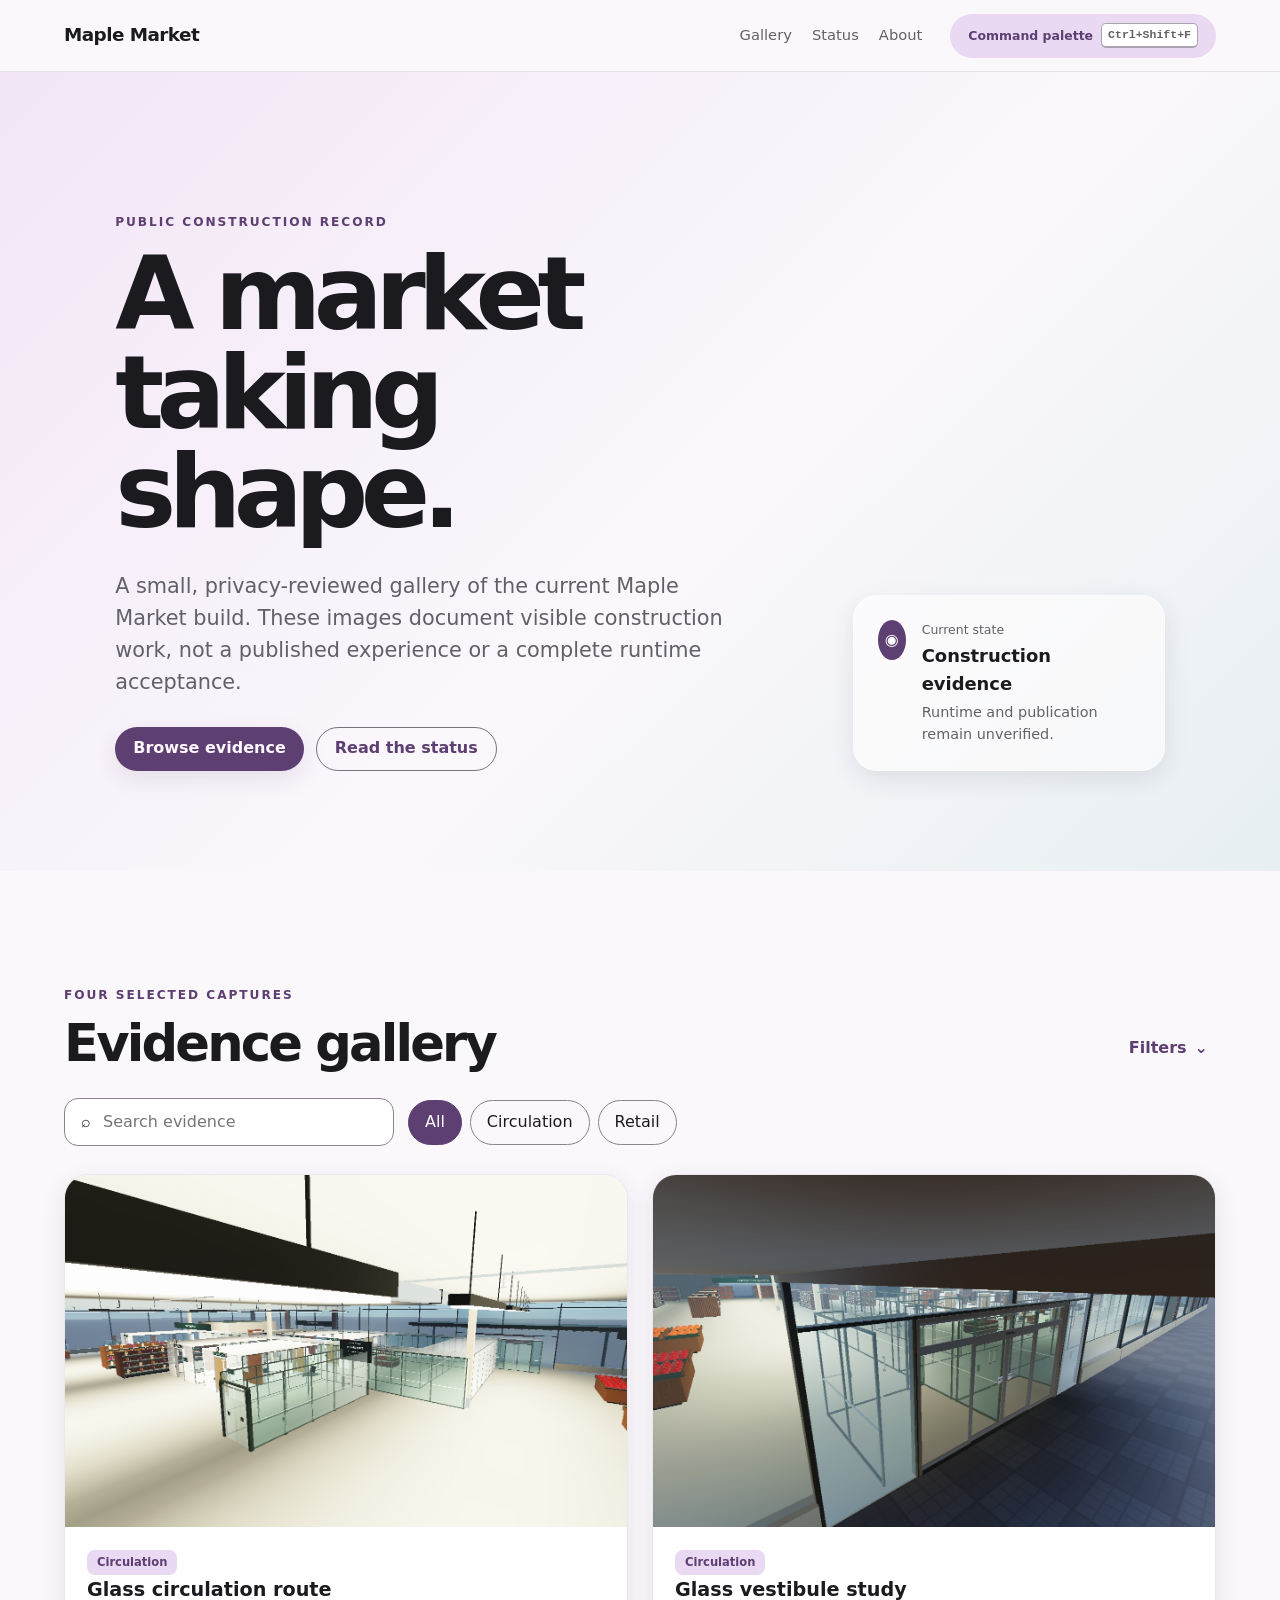
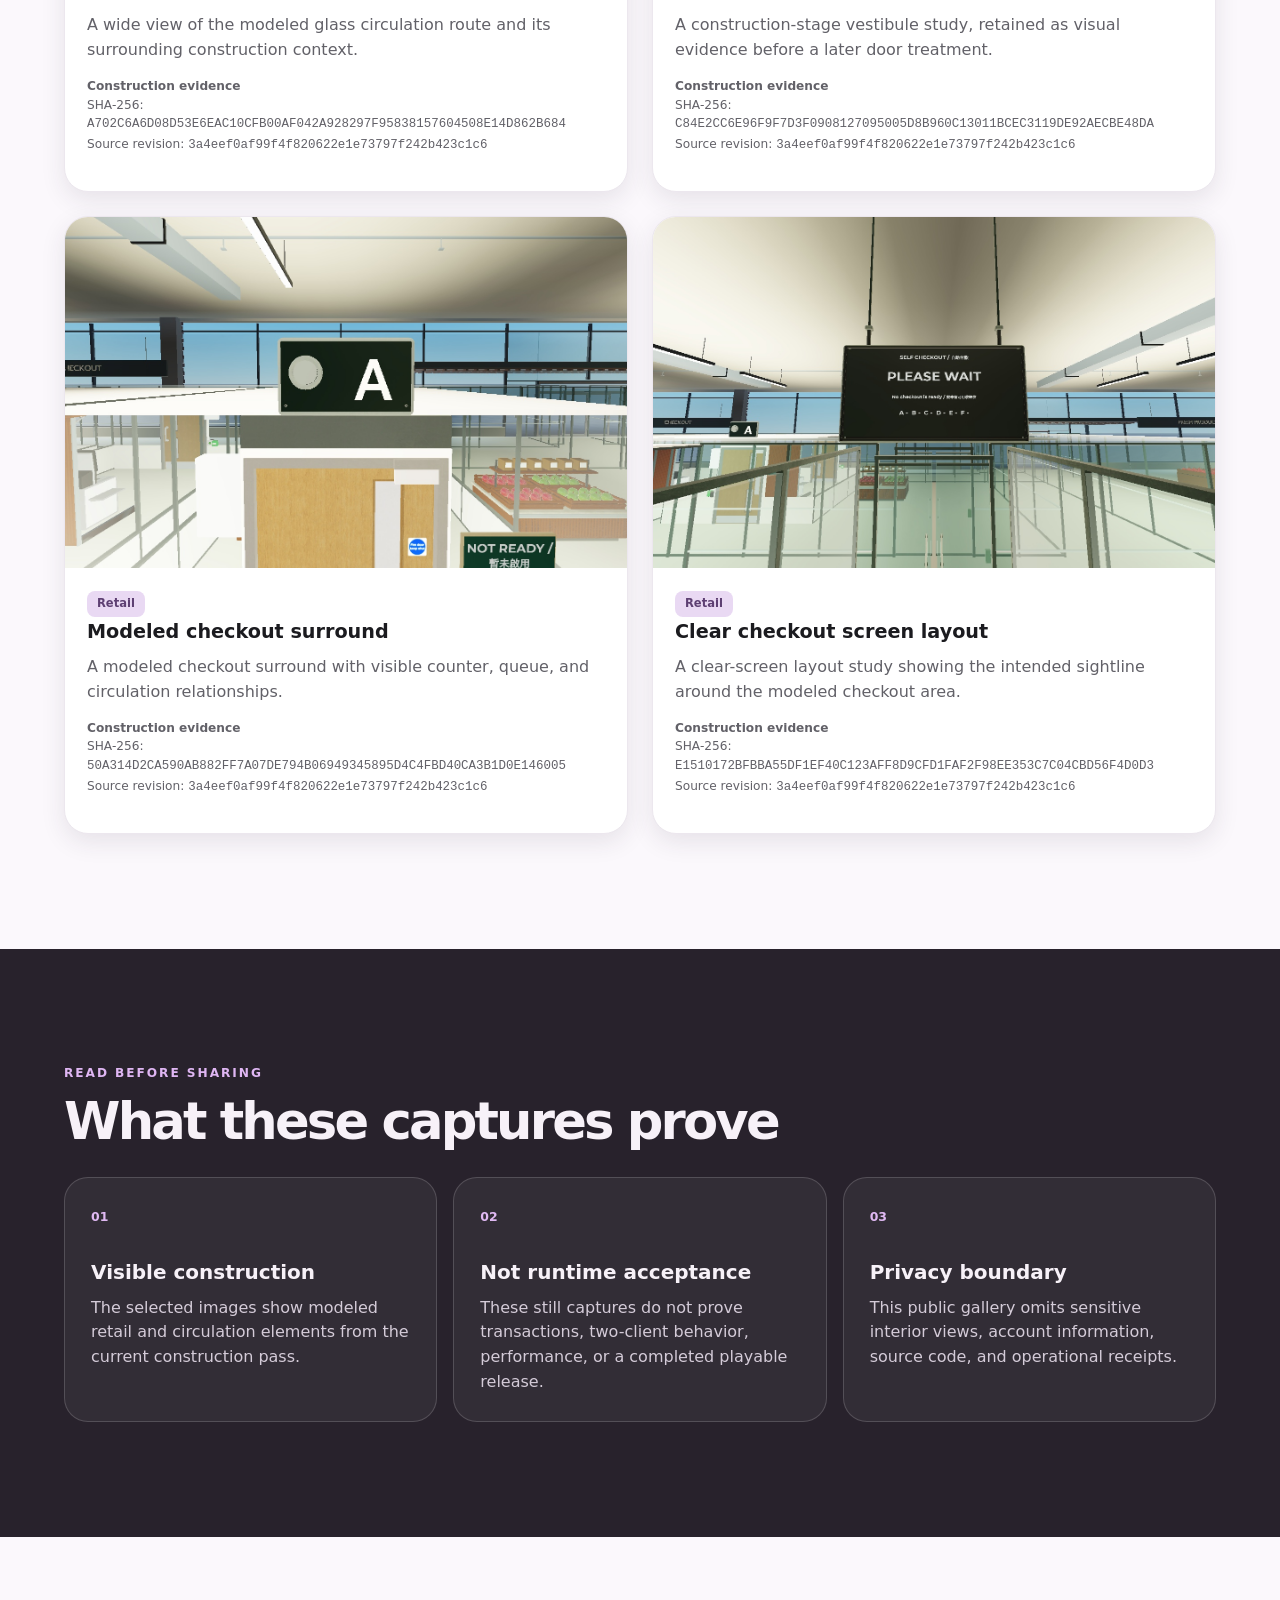
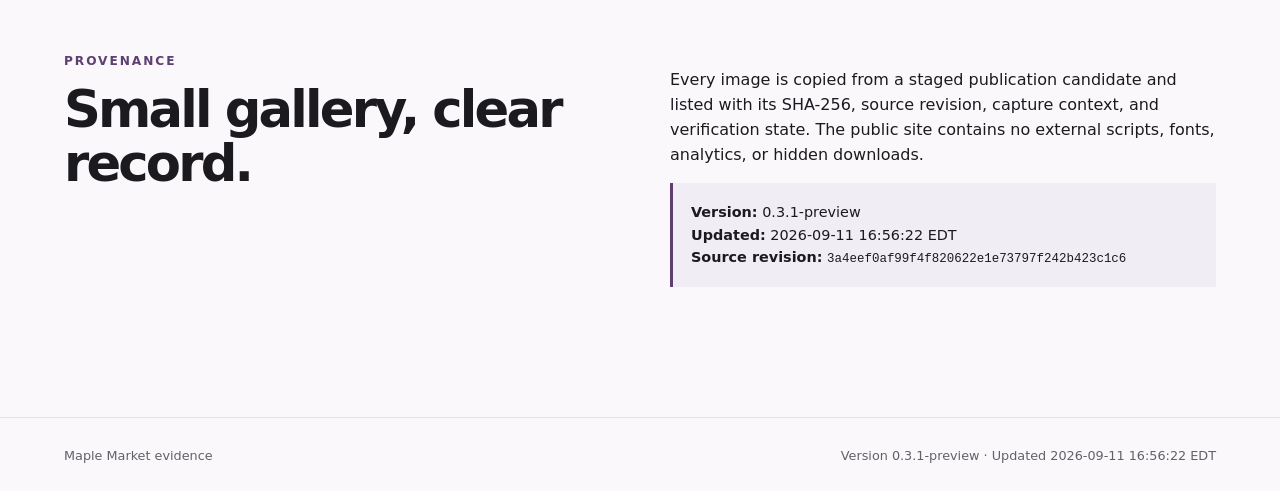
==== docs/index.html @ 56ec0392 "Publish privacy-reviewed evidence gallery Adds a four-image public construction gallery with provena" ====
<!doctype html>
<html lang="en">
<head>
  <meta charset="utf-8">
  <meta name="viewport" content="width=device-width, initial-scale=1">
  <meta name="description" content="Privacy-reviewed construction evidence for Maple Market.">
  <title>Maple Market | Evidence gallery</title>
  <link rel="stylesheet" href="styles.css">
</head>
<body>
  <header class="topbar">
    <a class="brand" href="#top" aria-label="Maple Market evidence home">Maple Market</a>
    <nav aria-label="Primary navigation">
      <a href="#gallery">Gallery</a>
      <a href="#status">Status</a>
      <a href="#about">About</a>
    </nav>
    <button class="md-button tonal" id="palette-button" type="button" aria-haspopup="dialog" aria-controls="palette">Command palette <kbd>Ctrl+Shift+F</kbd></button>
  </header>

  <main id="top">
    <section class="hero" aria-labelledby="hero-title">
      <div class="hero-copy">
        <p class="eyebrow">Public construction record</p>
        <h1 id="hero-title">A market taking shape.</h1>
        <p class="hero-lede">A small, privacy-reviewed gallery of the current Maple Market build. These images document visible construction work, not a published experience or a complete runtime acceptance.</p>
        <div class="hero-actions">
          <a class="md-button filled" href="#gallery">Browse evidence</a>
          <a class="md-button outlined" href="#status">Read the status</a>
        </div>
      </div>
      <aside class="status-card" aria-label="Current evidence status">
        <span class="status-icon" aria-hidden="true">◉</span>
        <div>
          <p class="card-label">Current state</p>
          <strong>Construction evidence</strong>
          <p class="muted">Runtime and publication remain unverified.</p>
        </div>
      </aside>
    </section>

    <section id="gallery" class="content-section" aria-labelledby="gallery-title">
      <div class="section-heading">
        <div>
          <p class="eyebrow">Four selected captures</p>
          <h2 id="gallery-title">Evidence gallery</h2>
        </div>
        <button class="md-button text-button" id="filter-toggle" type="button" aria-expanded="true" aria-controls="filters">Filters <span aria-hidden="true">⌄</span></button>
      </div>
      <div id="filters" class="filter-bar" role="search">
        <label class="search-field">
          <span aria-hidden="true">⌕</span>
          <span class="sr-only">Search evidence</span>
          <input id="search" type="search" placeholder="Search evidence" autocomplete="off">
        </label>
        <div class="filter-chips" role="group" aria-label="Evidence category">
          <button class="chip active" type="button" data-filter="all" aria-pressed="true">All</button>
          <button class="chip" type="button" data-filter="circulation" aria-pressed="false">Circulation</button>
          <button class="chip" type="button" data-filter="retail" aria-pressed="false">Retail</button>
        </div>
      </div>
      <div id="gallery-grid" class="gallery-grid" aria-live="polite"></div>
      <p id="empty-state" class="empty-state" hidden>No evidence matches that search.</p>
    </section>

    <section id="status" class="content-section status-section" aria-labelledby="status-title">
      <div class="section-heading"><div><p class="eyebrow">Read before sharing</p><h2 id="status-title">What these captures prove</h2></div></div>
      <div class="status-grid">
        <article class="info-card"><span class="card-number">01</span><h3>Visible construction</h3><p>The selected images show modeled retail and circulation elements from the current construction pass.</p></article>
        <article class="info-card"><span class="card-number">02</span><h3>Not runtime acceptance</h3><p>These still captures do not prove transactions, two-client behavior, performance, or a completed playable release.</p></article>
        <article class="info-card"><span class="card-number">03</span><h3>Privacy boundary</h3><p>This public gallery omits sensitive interior views, account information, source code, and operational receipts.</p></article>
      </div>
    </section>

    <section id="about" class="content-section about-section" aria-labelledby="about-title">
      <div><p class="eyebrow">Provenance</p><h2 id="about-title">Small gallery, clear record.</h2></div>
      <div class="about-copy"><p>Every image is copied from a staged publication candidate and listed with its SHA-256, source revision, capture context, and verification state. The public site contains no external scripts, fonts, analytics, or hidden downloads.</p><p class="provenance-line"><strong>Version:</strong> 0.3.1-preview<br><strong>Updated:</strong> 2026-09-11 16:56:22 EDT<br><strong>Source revision:</strong> <code>3a4eef0af99f4f820622e1e73797f242b423c1c6</code></p></div>
    </section>
  </main>

  <footer><span>Maple Market evidence</span><span>Version 0.3.1-preview · Updated 2026-09-11 16:56:22 EDT</span></footer>

  <dialog id="palette" aria-labelledby="palette-title">
    <div class="palette-head"><h2 id="palette-title">Command palette</h2><button class="icon-button" id="palette-close" type="button" aria-label="Close command palette">×</button></div>
    <label class="search-field palette-search"><span aria-hidden="true">⌕</span><span class="sr-only">Find a command</span><input id="palette-search" type="search" placeholder="Find a section or action"></label>
    <div id="palette-results" class="palette-results" role="listbox" aria-label="Commands"></div>
    <p class="palette-hint"><kbd>↑</kbd><kbd>↓</kbd> to move <kbd>Enter</kbd> to select <kbd>Esc</kbd> to close</p>
  </dialog>
  <script src="app.js"></script>
</body>
</html>
---- docs/styles.css ----
:root{color-scheme:light;--ink:#1b1b1f;--muted:#626168;--surface:#fbf8fc;--surface-2:#f0edf4;--primary:#5d3f72;--primary-ink:#fff8ff;--secondary:#e9d9f3;--outline:#79747e;--shadow:0 8px 24px #30253b1a;--radius:24px;font-family:Inter,ui-sans-serif,system-ui,-apple-system,BlinkMacSystemFont,"Segoe UI",sans-serif}*{box-sizing:border-box}html{scroll-behavior:smooth}body{margin:0;background:var(--surface);color:var(--ink);line-height:1.55}a{color:inherit}button,input{font:inherit}.topbar{position:sticky;top:0;z-index:4;display:flex;align-items:center;gap:28px;min-height:72px;padding:12px clamp(20px,5vw,80px);background:#fbf8fceb;backdrop-filter:blur(12px);border-bottom:1px solid #e5e0e8}.brand{font-weight:800;letter-spacing:-.03em;text-decoration:none;font-size:1.15rem;margin-right:auto}.topbar nav{display:flex;gap:20px;font-size:.92rem}.topbar nav a{text-decoration:none;color:var(--muted)}.topbar nav a:hover,.topbar nav a:focus-visible{color:var(--primary)}kbd{font-size:.72rem;padding:2px 6px;border:1px solid #aaa4ad;border-bottom-width:2px;border-radius:5px;background:#fff;color:var(--muted)}.md-button{display:inline-flex;align-items:center;justify-content:center;gap:8px;min-height:44px;padding:0 18px;border:0;border-radius:999px;font-weight:700;text-decoration:none;cursor:pointer;transition:transform .18s ease,box-shadow .18s ease,background .18s ease}.md-button:hover{transform:translateY(-1px)}.md-button:focus-visible,.chip:focus-visible,.icon-button:focus-visible,input:focus-visible{outline:3px solid #9a6bbc;outline-offset:3px}.tonal{background:var(--secondary);color:var(--primary);font-size:.78rem}.filled{background:var(--primary);color:var(--primary-ink);box-shadow:var(--shadow)}.outlined{border:1px solid var(--outline);color:var(--primary);background:transparent}.text-button{background:transparent;color:var(--primary);padding-inline:8px}.hero{display:grid;grid-template-columns:minmax(0,1.35fr) minmax(280px,.65fr);gap:clamp(32px,7vw,100px);align-items:end;padding:clamp(72px,11vw,150px) clamp(20px,9vw,140px) 100px;background:linear-gradient(135deg,#f2e6f6 0%,#fbf8fc 55%,#e7eff2 100%)}.eyebrow{margin:0 0 12px;color:var(--primary);font-size:.76rem;font-weight:800;letter-spacing:.16em;text-transform:uppercase}.hero h1{max-width:780px;margin:0;font-size:clamp(3.1rem,8vw,7.4rem);line-height:.97;letter-spacing:-.075em}.hero-lede{max-width:640px;margin:28px 0;color:var(--muted);font-size:clamp(1.05rem,2vw,1.3rem)}.hero-actions{display:flex;flex-wrap:wrap;gap:12px}.status-card{display:flex;gap:16px;align-items:flex-start;padding:24px;border-radius:var(--radius);background:#fffdfd99;border:1px solid #ffffffaa;box-shadow:var(--shadow)}.status-icon{display:grid;place-items:center;width:40px;height:40px;border-radius:50%;background:var(--primary);color:white}.card-label{margin:0;color:var(--muted);font-size:.78rem}.status-card strong{display:block;margin:3px 0;font-size:1.12rem}.muted{margin:0;color:var(--muted);font-size:.9rem}.content-section{max-width:1280px;margin:0 auto;padding:clamp(64px,9vw,120px) clamp(20px,5vw,64px)}.section-heading{display:flex;align-items:end;justify-content:space-between;gap:20px;margin-bottom:28px}.section-heading h2,.about-section h2{margin:0;font-size:clamp(2rem,4vw,3.7rem);line-height:1.05;letter-spacing:-.055em}.filter-bar{display:flex;flex-wrap:wrap;gap:14px;align-items:center;margin-bottom:28px}.search-field{display:flex;align-items:center;gap:10px;min-height:48px;padding:0 16px;border:1px solid #8b858e;border-radius:14px;background:#fff;min-width:min(100%,330px)}.search-field input{width:100%;border:0;outline:0;background:transparent;color:var(--ink)}.filter-chips{display:flex;gap:8px;flex-wrap:wrap}.chip{border:1px solid #8b858e;background:transparent;color:var(--ink);border-radius:999px;padding:9px 16px;cursor:pointer}.chip.active{background:var(--primary);color:#fff;border-color:var(--primary)}.gallery-grid{display:grid;grid-template-columns:repeat(2,minmax(0,1fr));gap:24px}.gallery-card{overflow:hidden;margin:0;border-radius:var(--radius);background:white;box-shadow:var(--shadow);border:1px solid #ece7ee}.gallery-card img{display:block;width:100%;aspect-ratio:16/10;object-fit:cover;background:#ded9df}.gallery-card figcaption{padding:22px}.gallery-card h3{margin:0 0 8px;font-size:1.2rem}.gallery-card p{margin:0 0 14px;color:var(--muted)}.tag{display:inline-block;padding:4px 10px;border-radius:8px;background:var(--secondary);color:var(--primary);font-size:.72rem;font-weight:800}.meta{margin-top:14px!important;font-size:.76rem;overflow-wrap:anywhere}.empty-state{padding:40px;text-align:center;color:var(--muted);background:var(--surface-2);border-radius:var(--radius)}.status-section{max-width:none;background:#28222c;color:#f7f1f8}.status-section .eyebrow{color:#dfb6f3}.status-grid{display:grid;grid-template-columns:repeat(3,1fr);gap:16px}.info-card{padding:26px;border:1px solid #ffffff29;border-radius:var(--radius);background:#ffffff0d}.info-card h3{margin:28px 0 8px;font-size:1.25rem}.info-card p{margin:0;color:#d4cbd8}.card-number{font-size:.78rem;color:#e0b9f3;font-weight:800}.about-section{display:grid;grid-template-columns:1fr 1fr;gap:60px}.about-copy{max-width:580px}.provenance-line{padding:18px;border-left:3px solid var(--primary);background:var(--surface-2);font-size:.9rem}code{font-size:.78rem;overflow-wrap:anywhere}footer{display:flex;justify-content:space-between;gap:16px;padding:28px clamp(20px,5vw,64px);border-top:1px solid #e5e0e8;color:var(--muted);font-size:.8rem}.sr-only{position:absolute;width:1px;height:1px;padding:0;margin:-1px;overflow:hidden;clip:rect(0,0,0,0);white-space:nowrap;border:0}dialog{width:min(620px,calc(100% - 32px));padding:0;border:0;border-radius:24px;box-shadow:0 24px 80px #17121c55;background:var(--surface);color:var(--ink)}dialog::backdrop{background:#17121c66;backdrop-filter:blur(4px)}.palette-head{display:flex;align-items:center;justify-content:space-between;padding:22px 24px 12px}.palette-head h2{margin:0;font-size:1.3rem}.icon-button{border:0;background:transparent;font-size:1.7rem;cursor:pointer;color:var(--muted)}.palette-search{margin:0 24px 12px}.palette-results{padding:4px 12px 12px}.palette-result{display:flex;width:100%;align-items:center;gap:12px;padding:13px 12px;border:0;border-radius:12px;background:transparent;text-align:left;cursor:pointer;color:var(--ink)}.palette-result:hover,.palette-result[aria-selected="true"]{background:var(--secondary)}.palette-result small{display:block;color:var(--muted)}.palette-hint{margin:0;padding:12px 24px 20px;color:var(--muted);font-size:.78rem}.palette-hint kbd{margin-right:4px}@media(max-width:760px){.topbar{gap:12px}.topbar nav{display:none}.tonal{padding-inline:12px}.tonal kbd{display:none}.hero{grid-template-columns:1fr;padding-top:72px}.gallery-grid,.status-grid,.about-section{grid-template-columns:1fr}.gallery-card img{aspect-ratio:16/11}.section-heading{align-items:start;flex-direction:column}footer{flex-direction:column}.about-section{gap:28px}}@media(prefers-color-scheme:dark){:root{color-scheme:dark;--ink:#eee8f0;--muted:#c9c0cb;--surface:#17141a;--surface-2:#27222b;--primary:#e4b8f5;--primary-ink:#301b3d;--secondary:#4a3155;--outline:#aaa1ac}body,.topbar{background:var(--surface)}.topbar{border-color:#ffffff1d}.hero{background:linear-gradient(135deg,#312439,#17141a 55%,#17242a)}.status-card,.gallery-card,.search-field,dialog{background:#211d24}.gallery-card{border-color:#ffffff18}.status-section{background:#0e0c10}footer{border-color:#ffffff1d}}
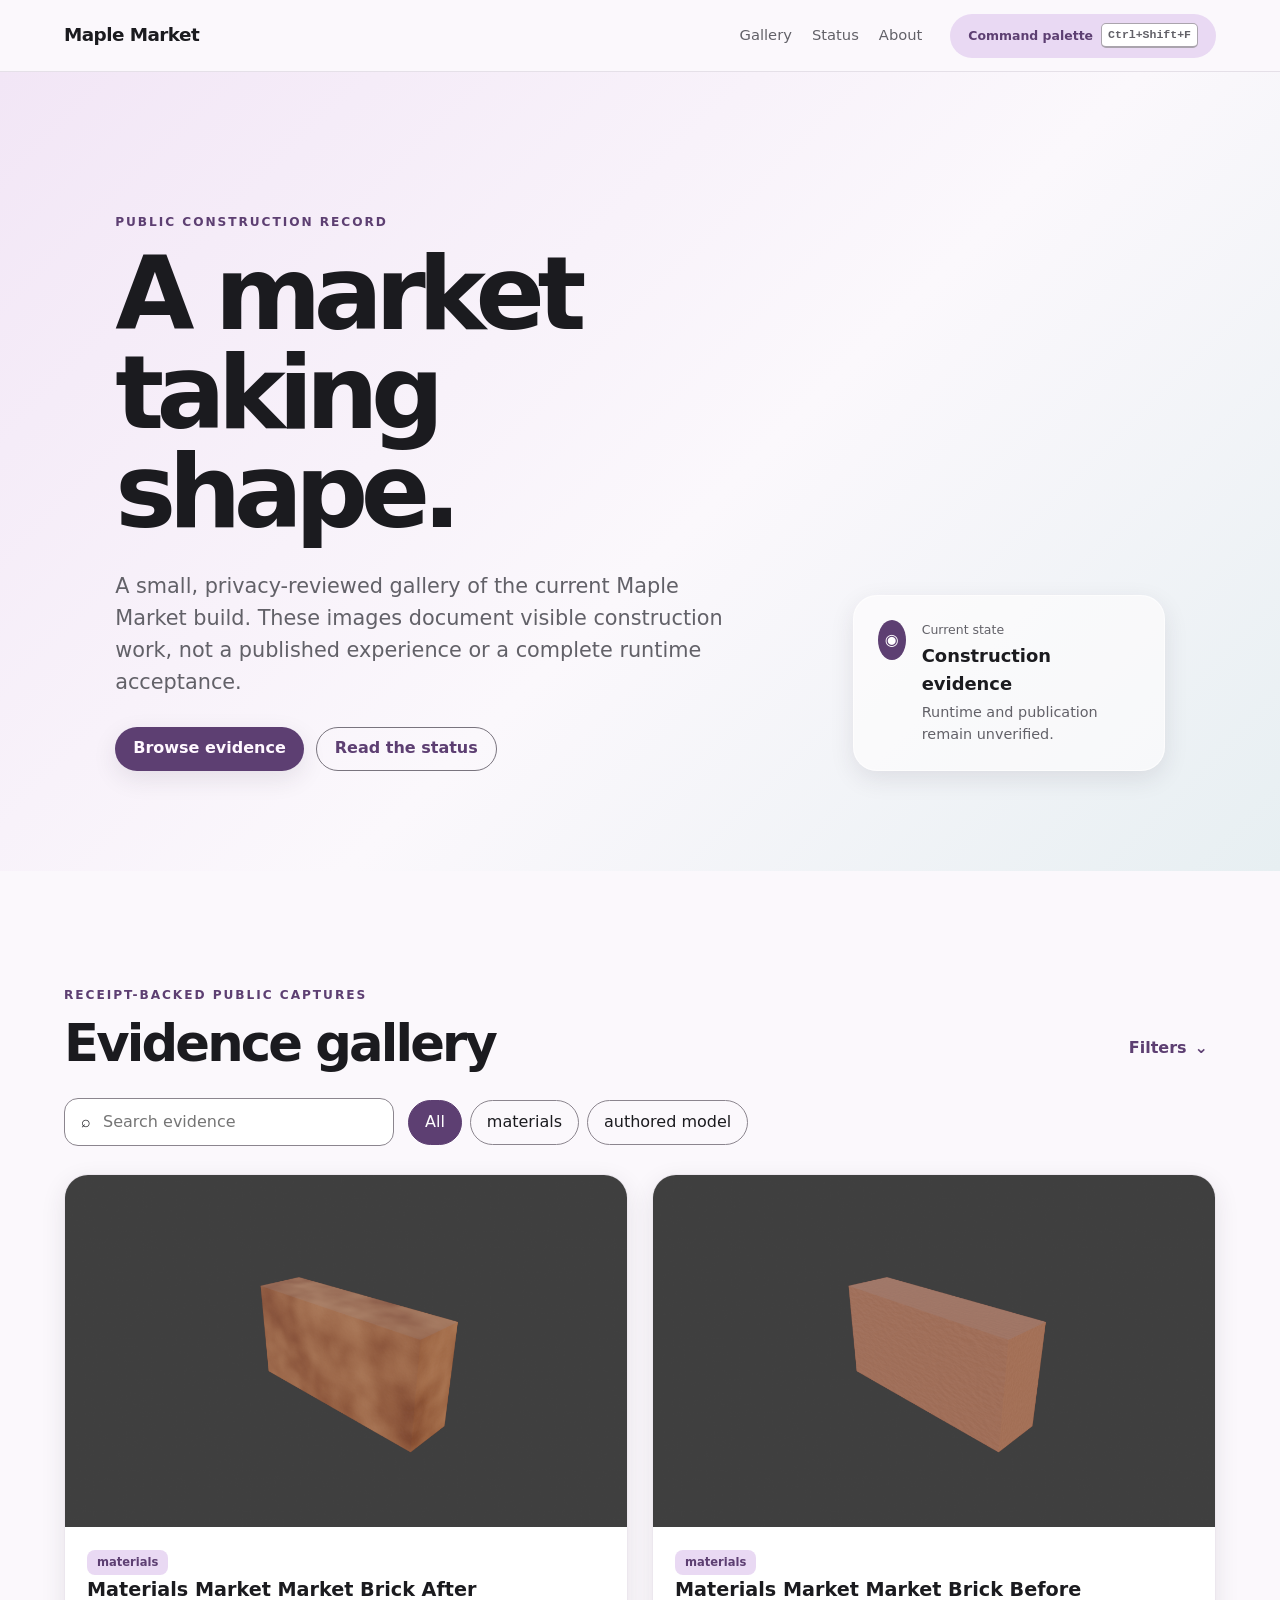
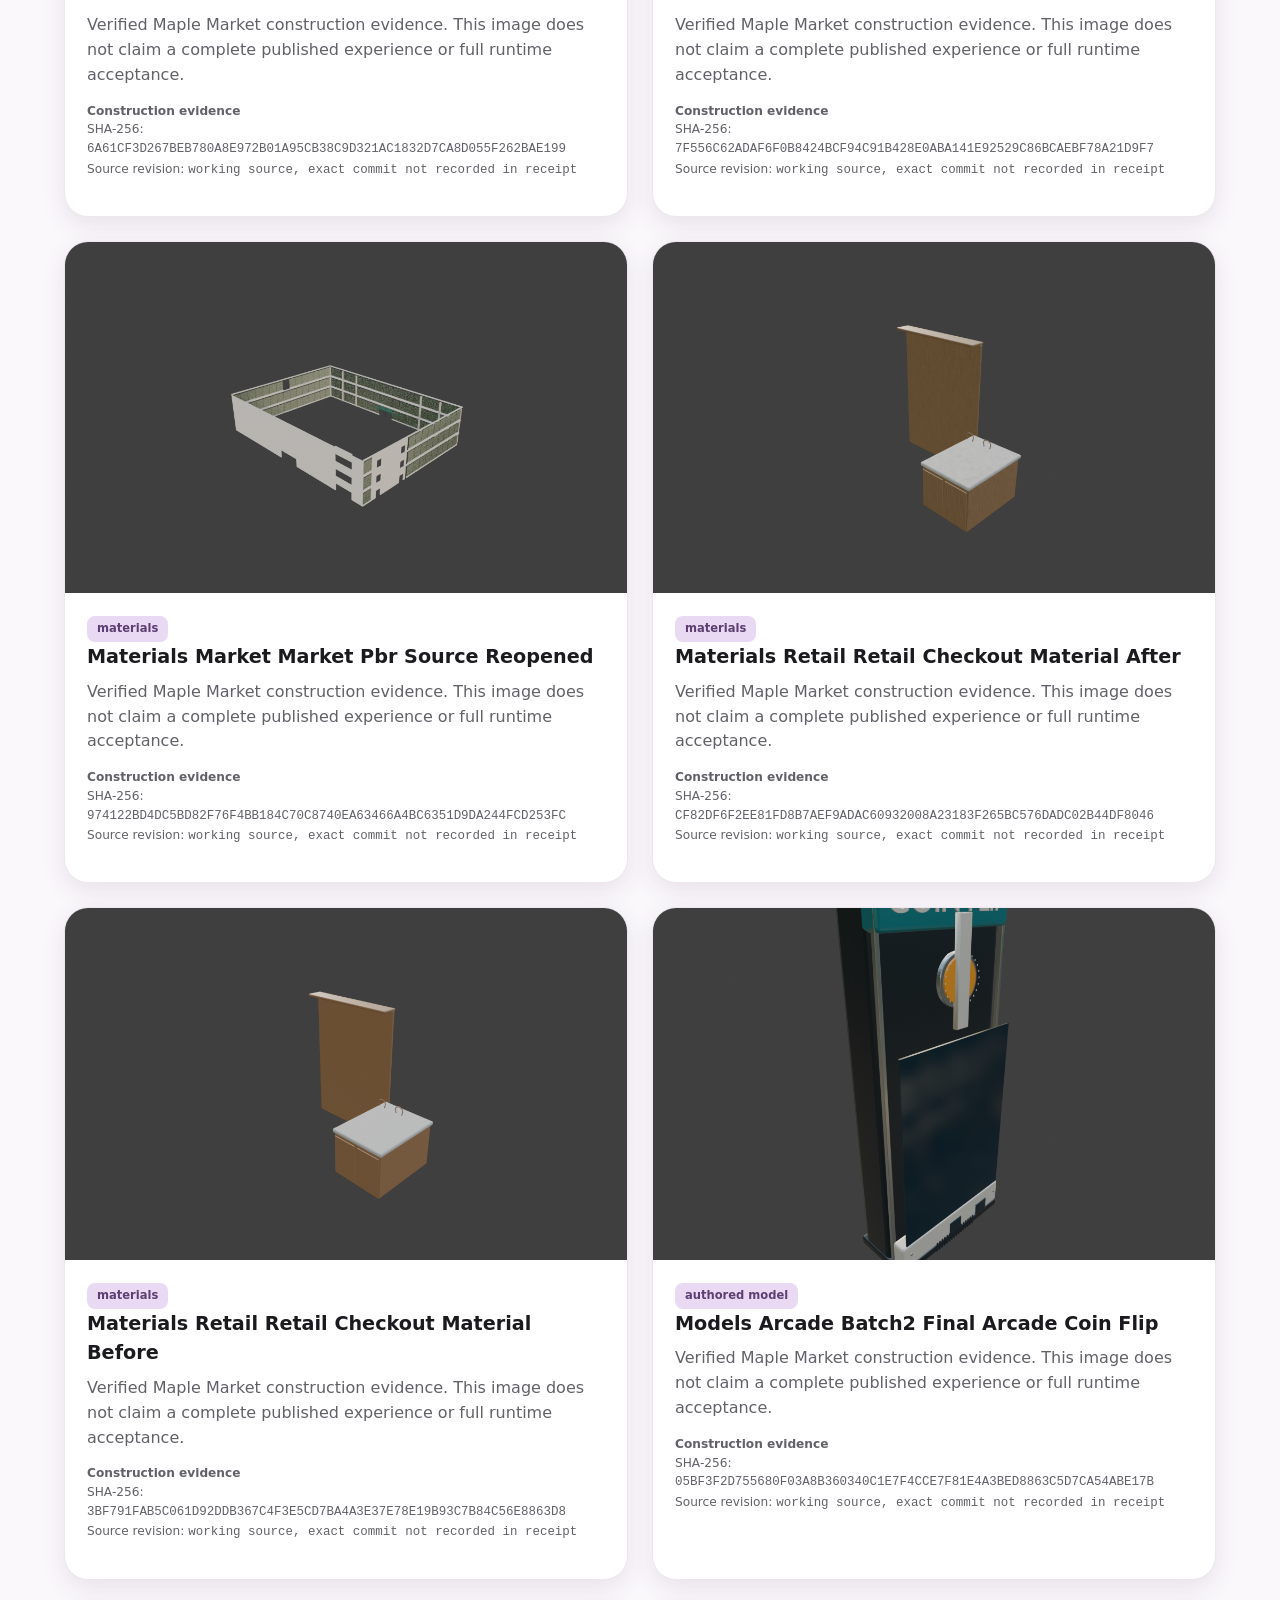
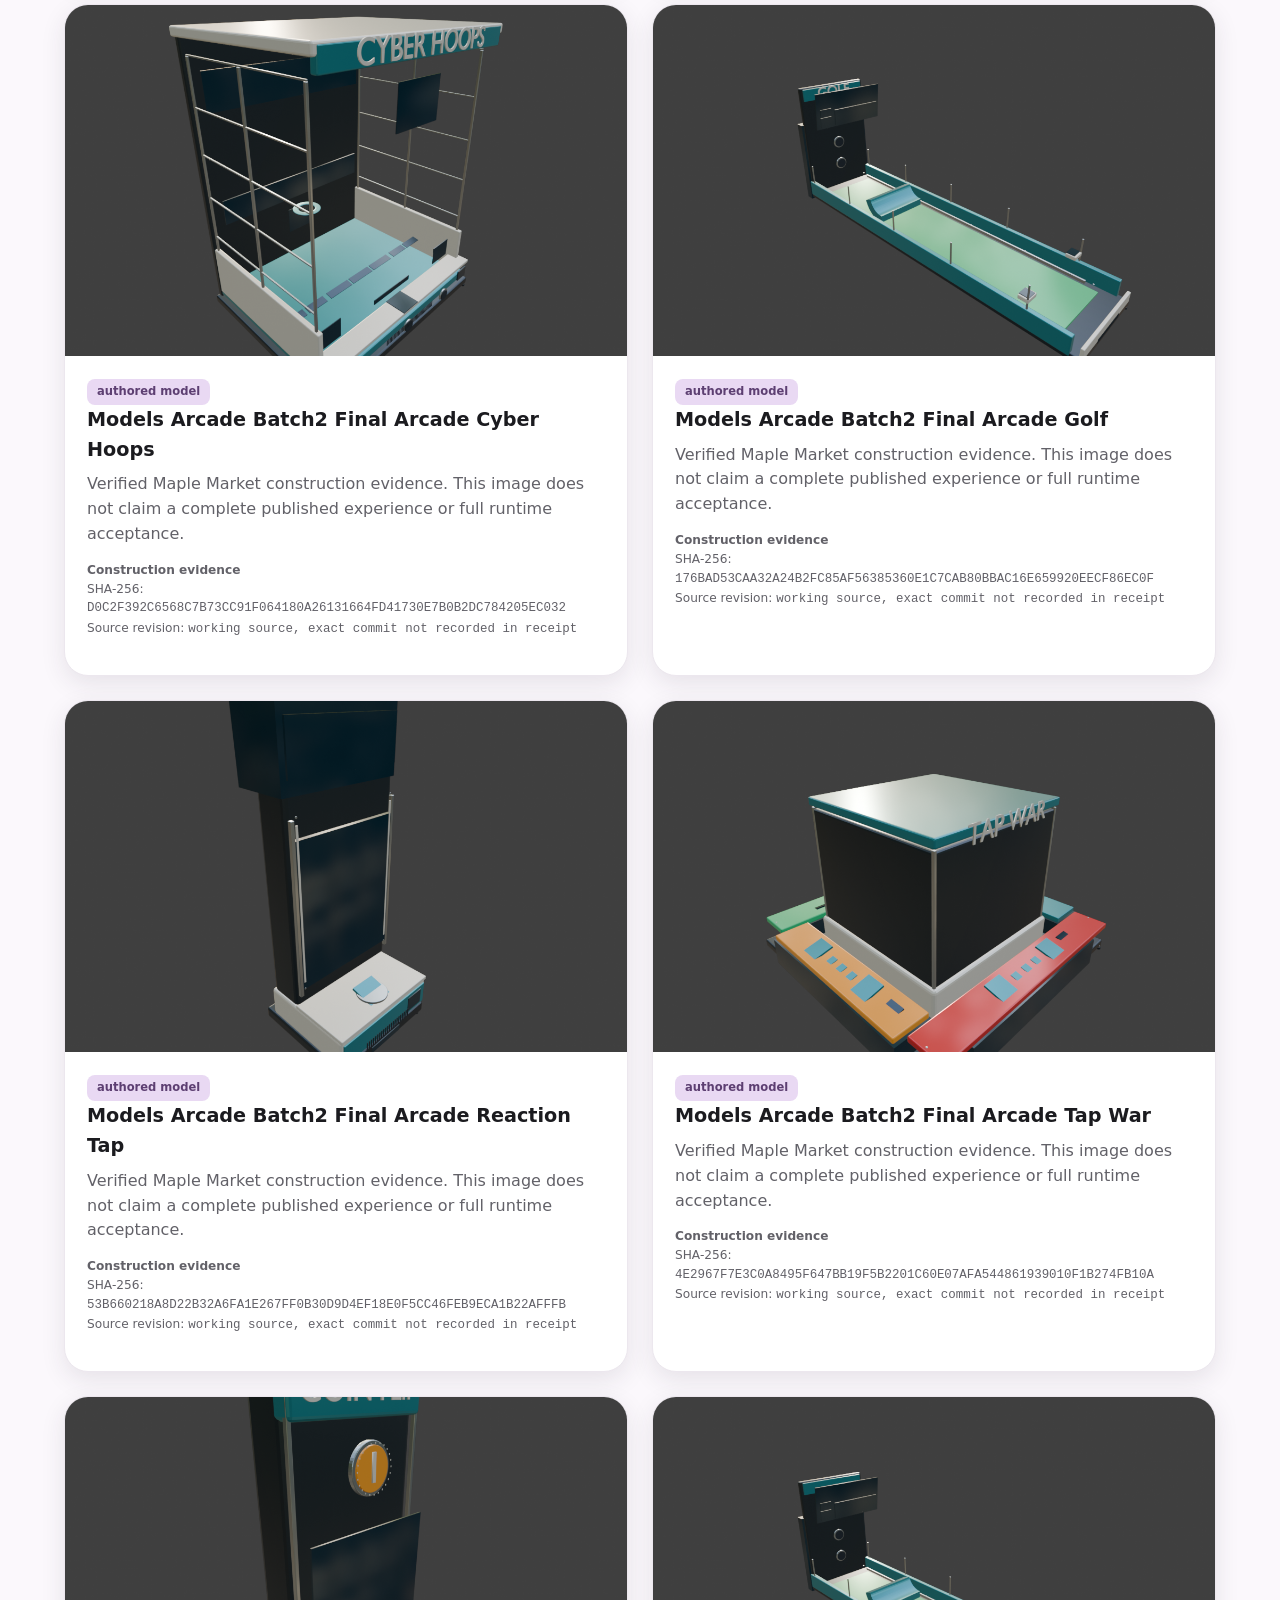
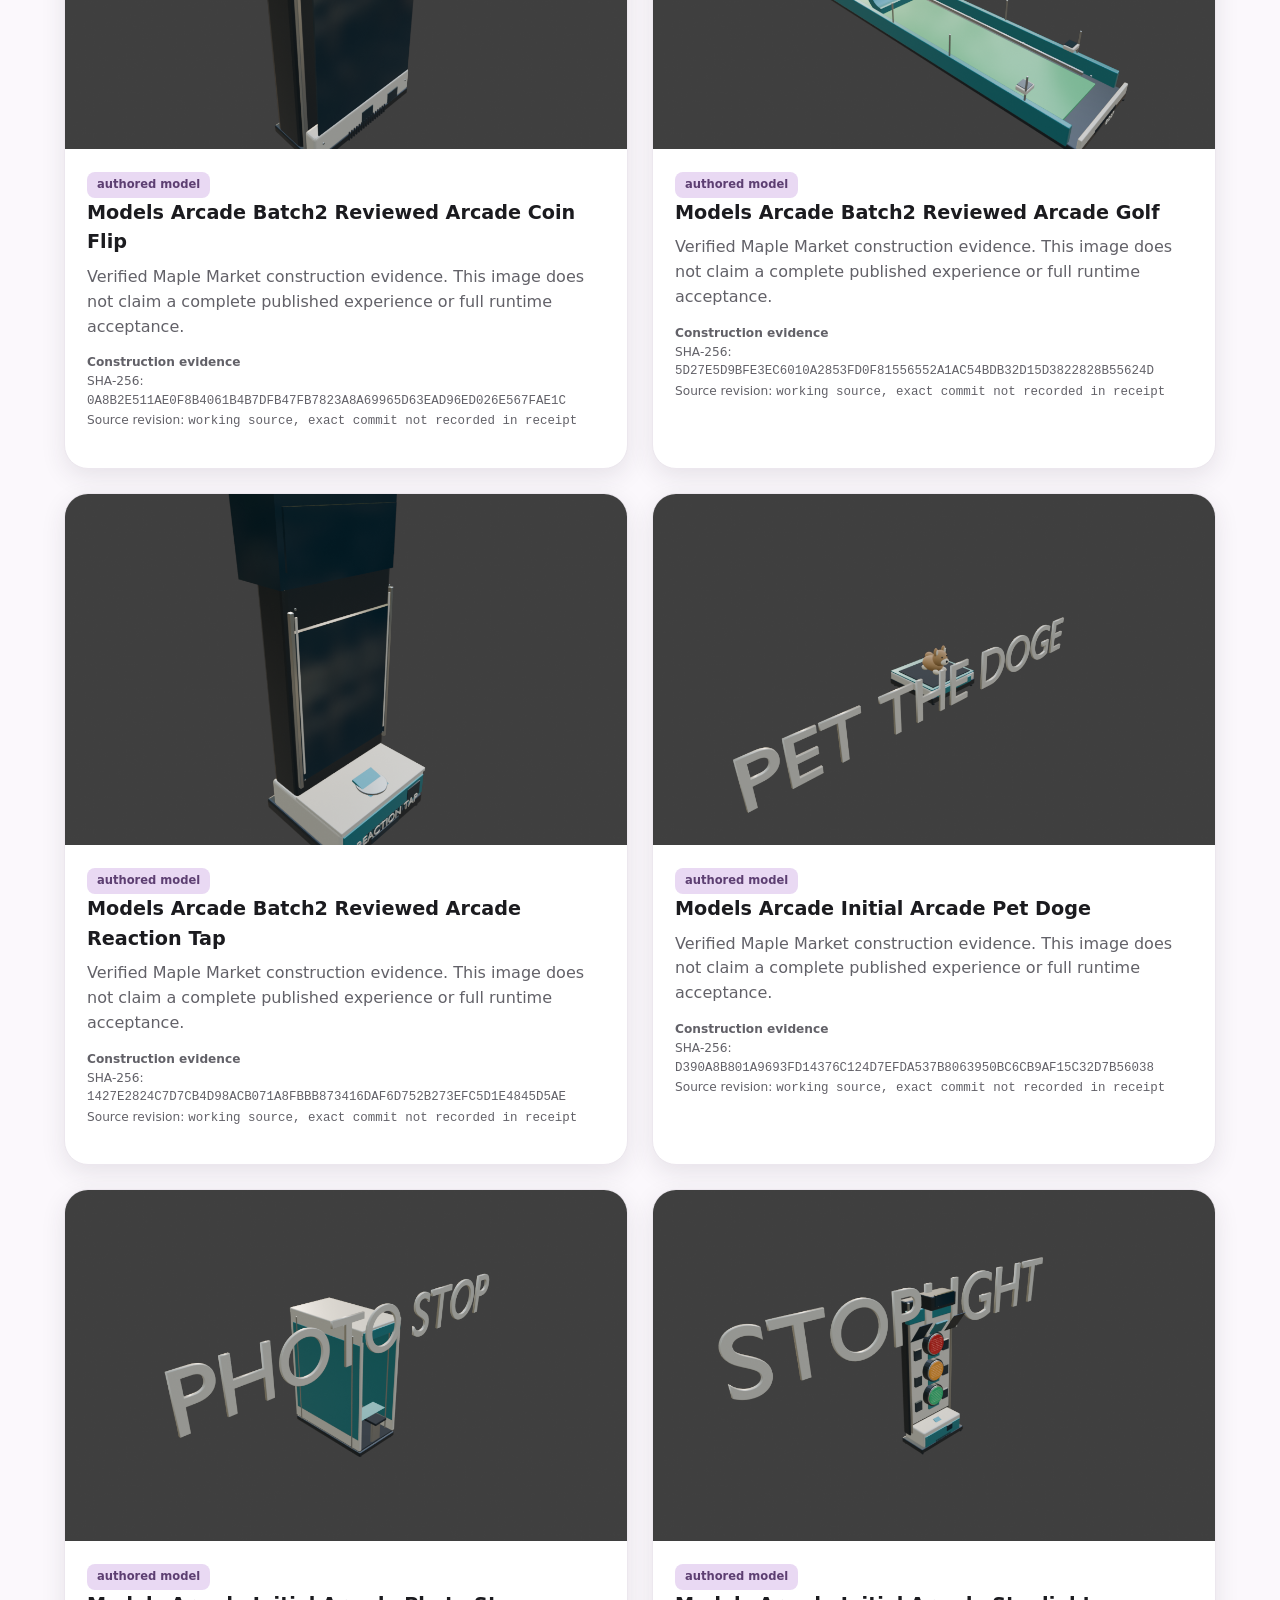
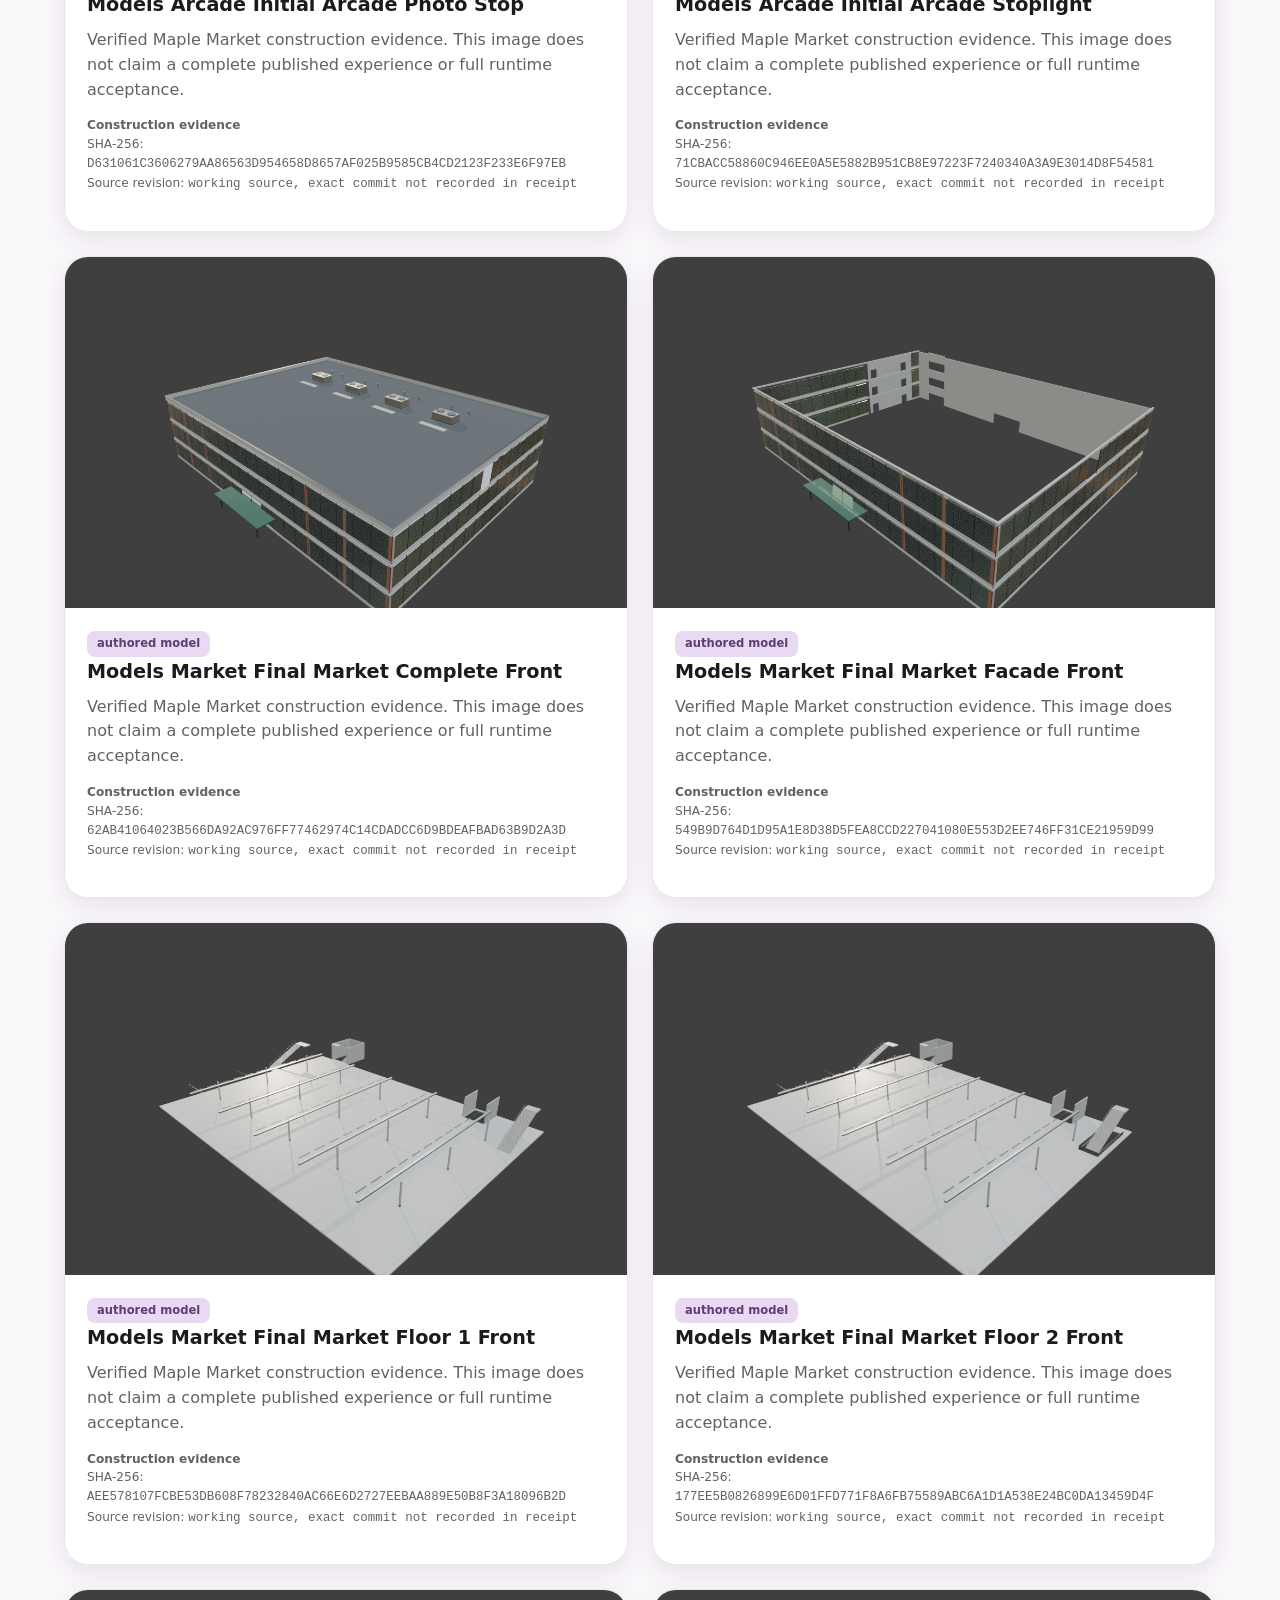
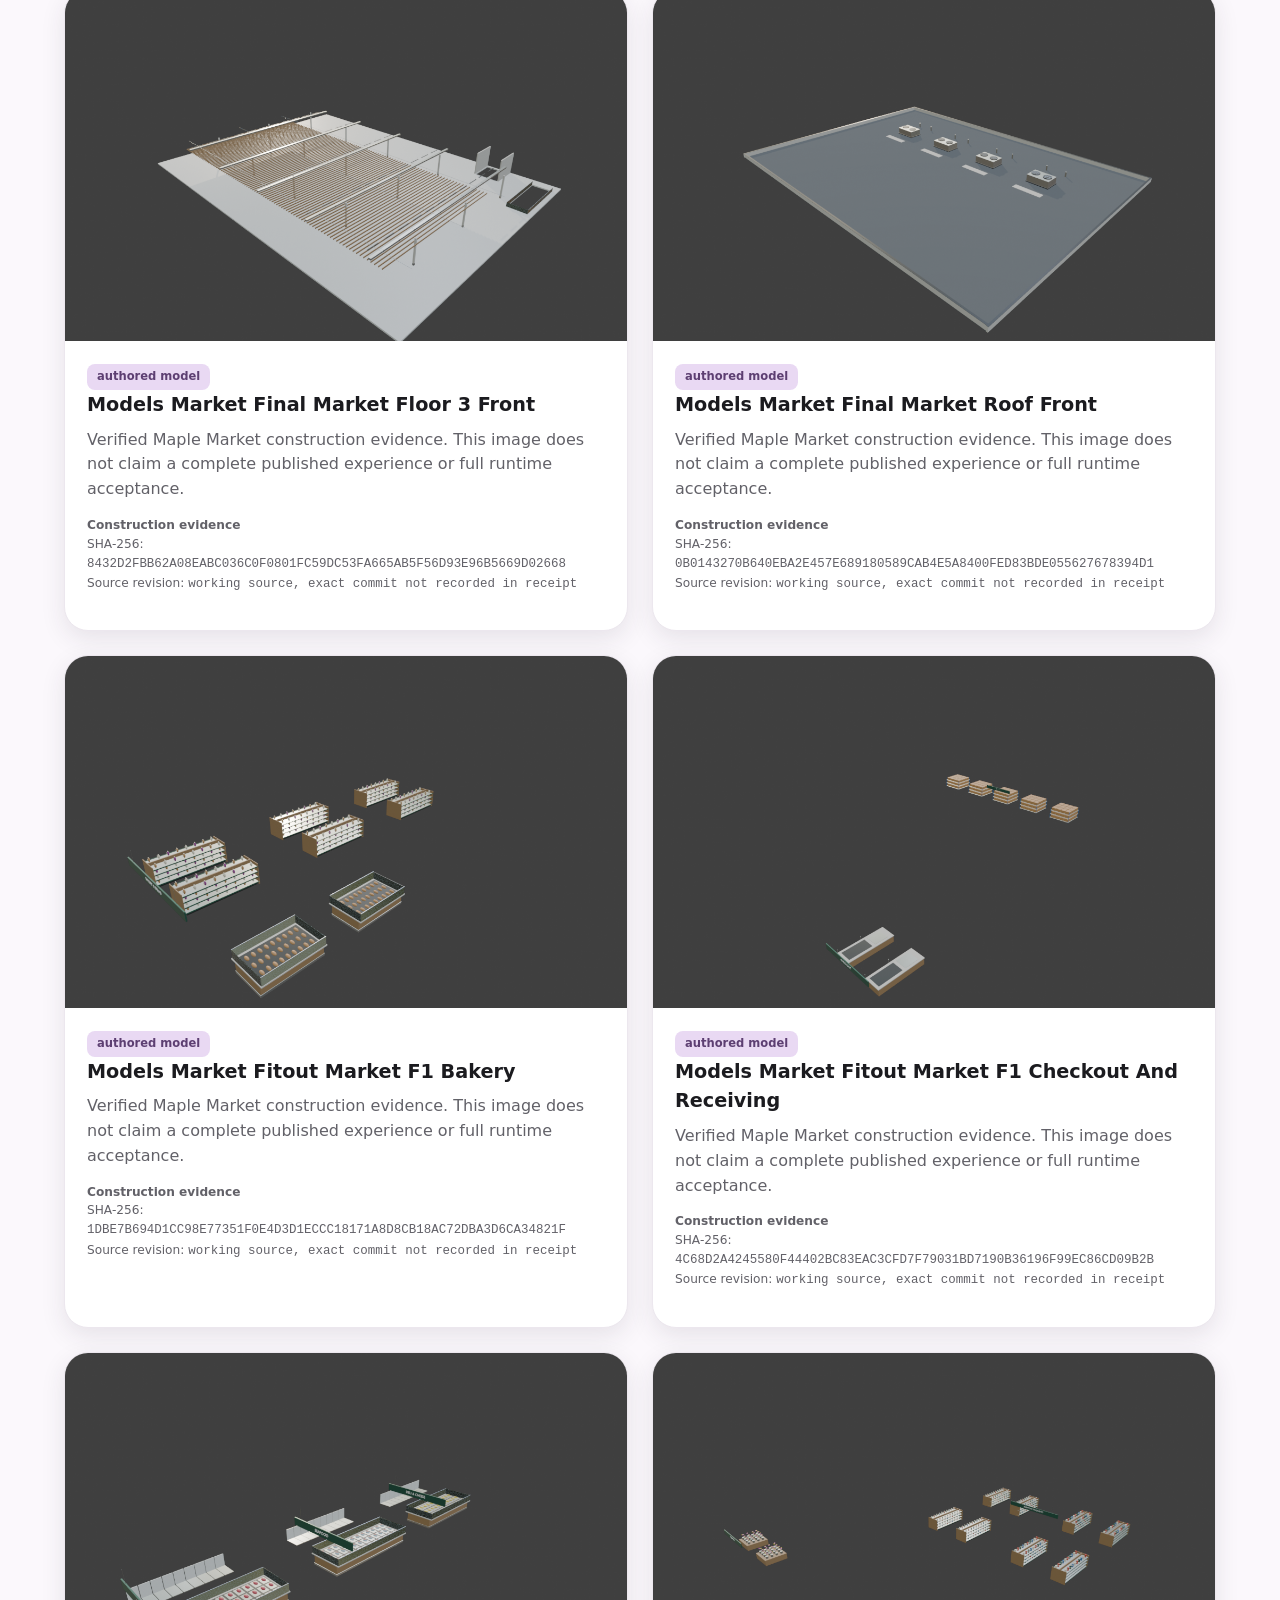
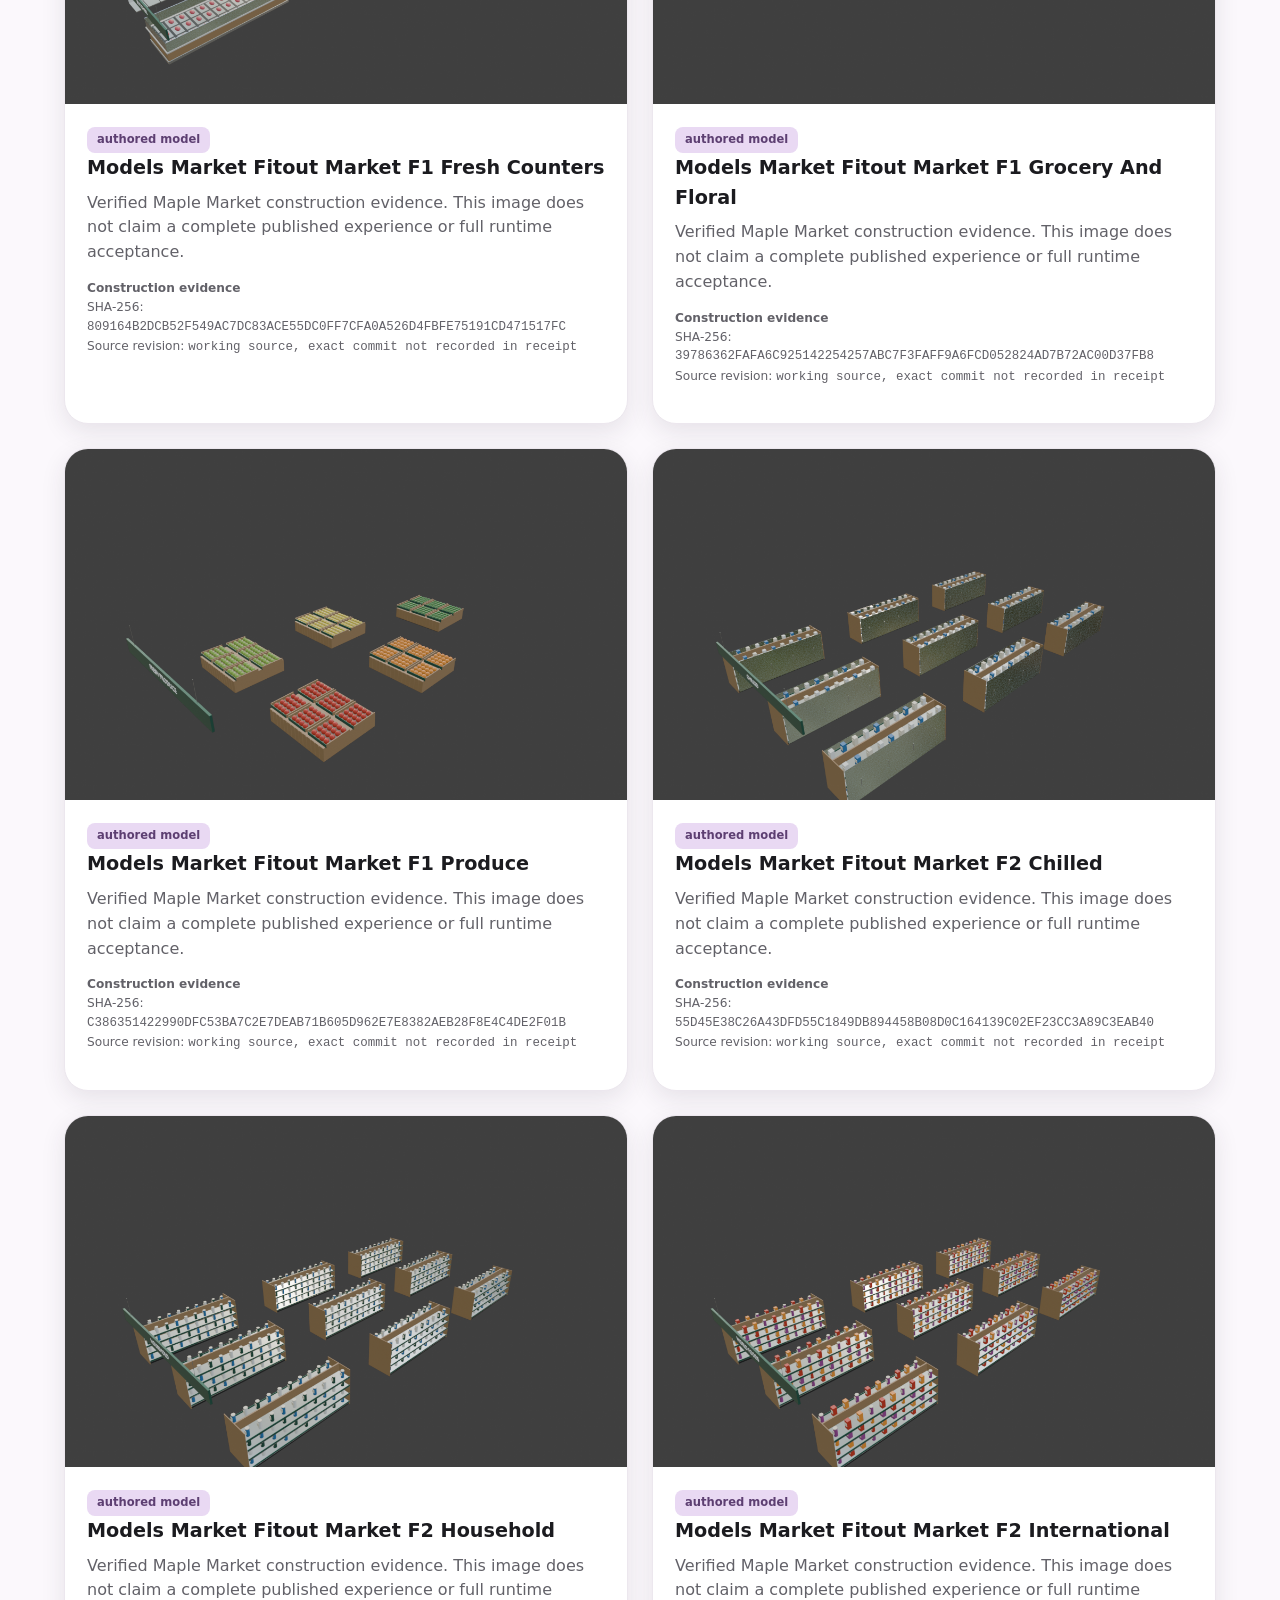
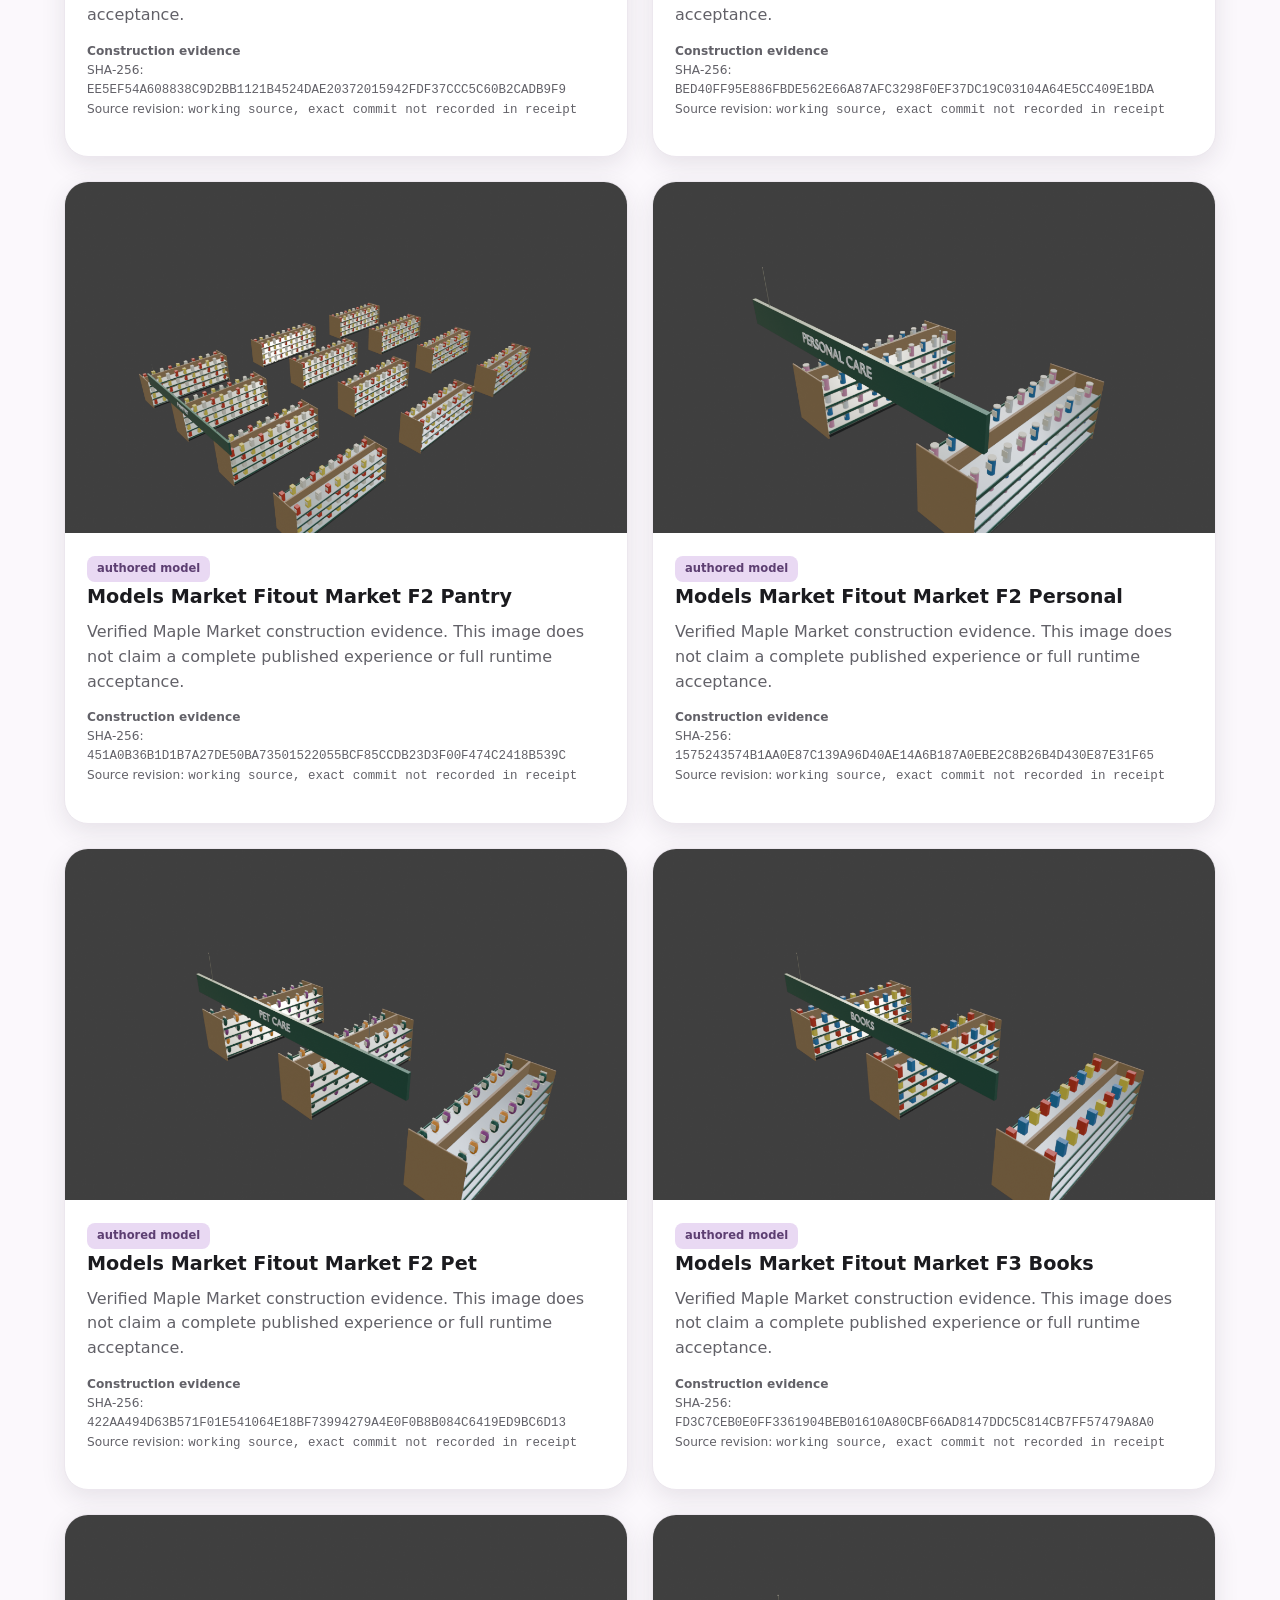
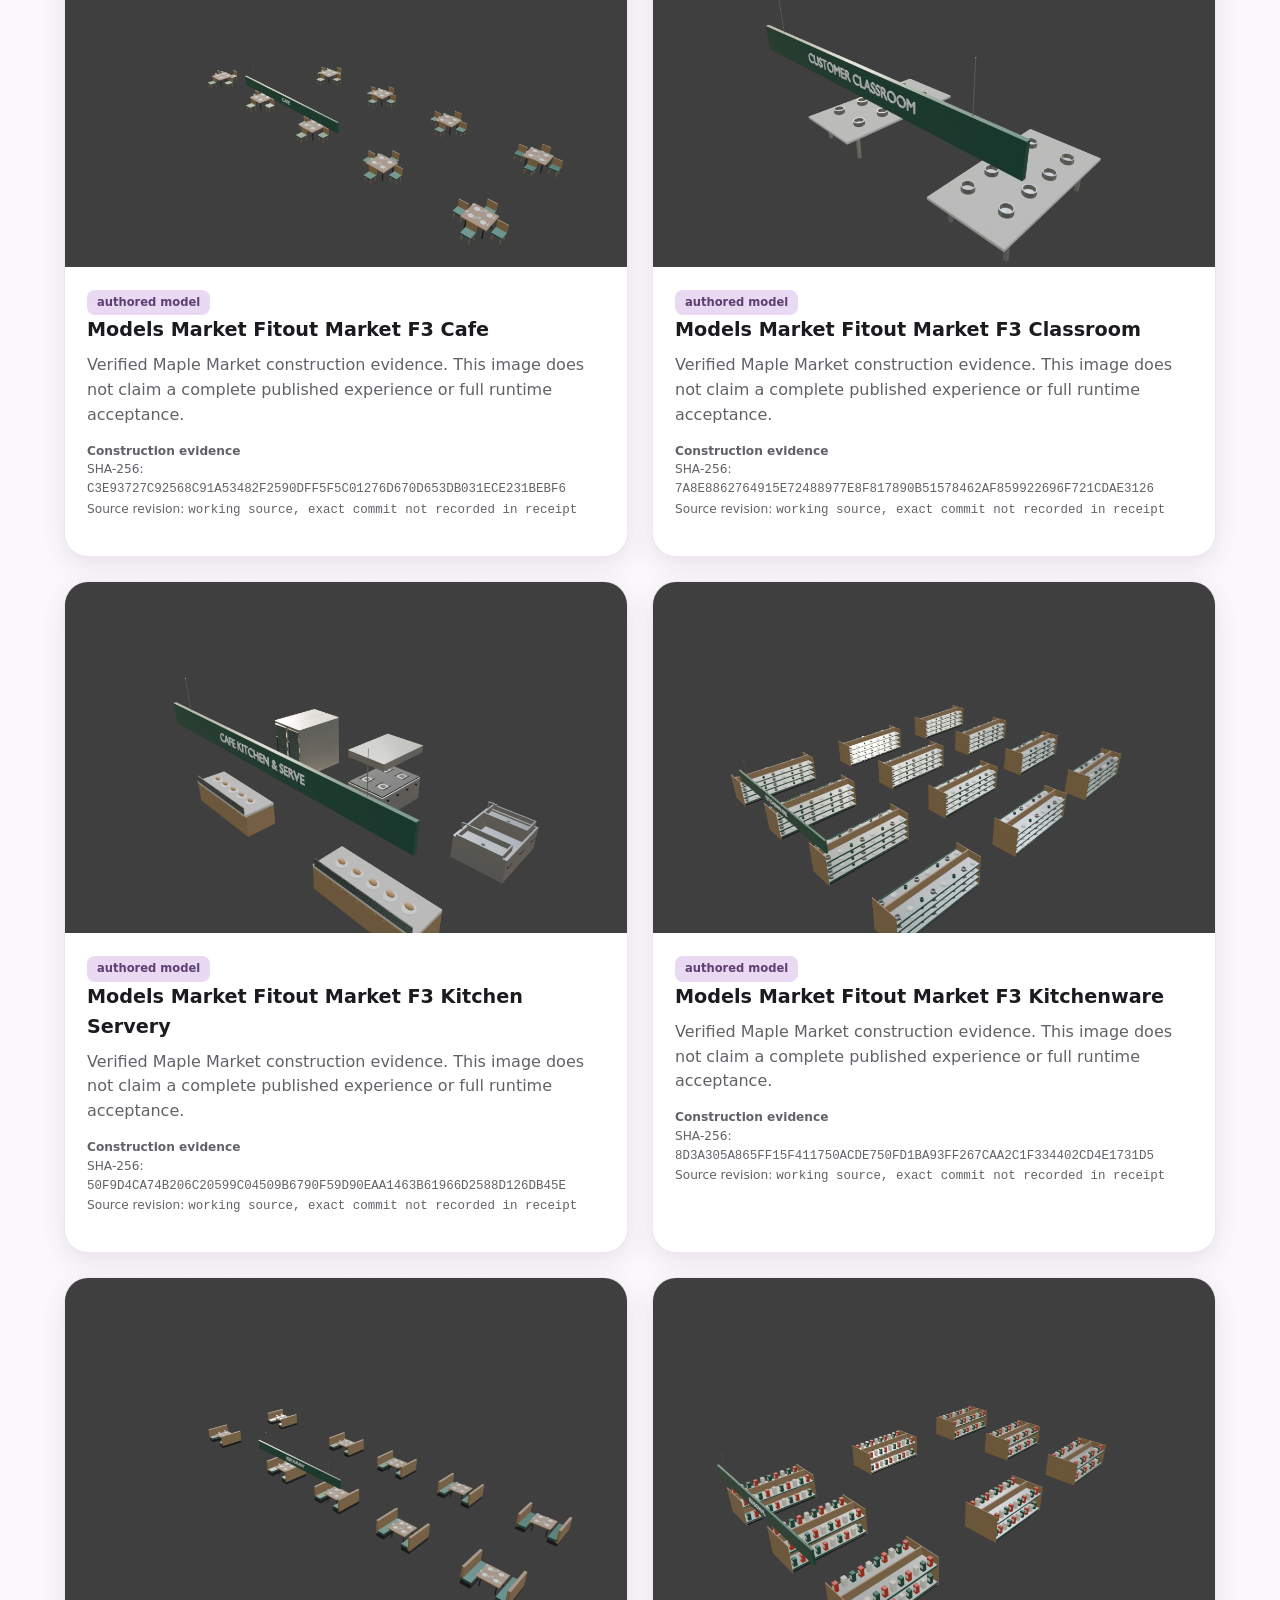
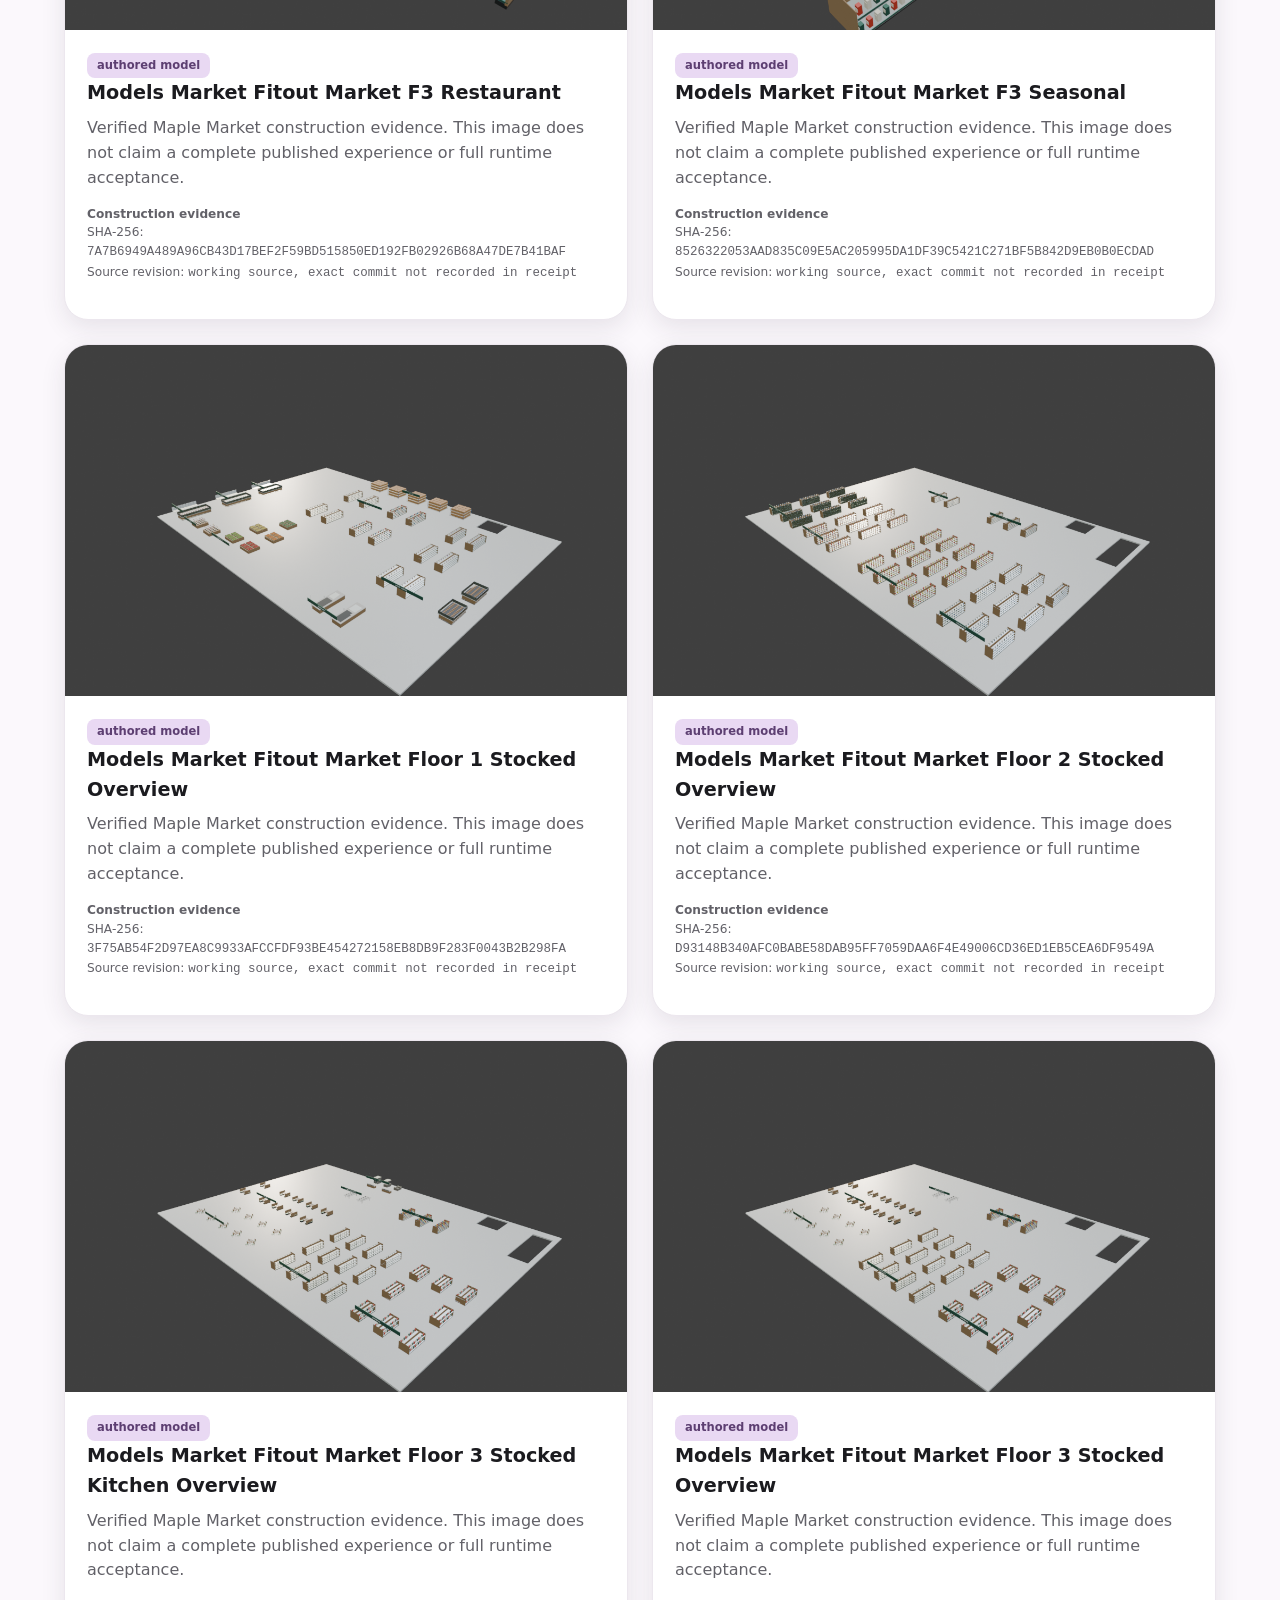
==== commit 7e6c7501: "Refresh public evidence gallery from Maple Market captures Refresh the public gallery from receipt-b" ====
--- a/docs/index.html
+++ b/docs/index.html
@@ -42,7 +42,7 @@
     <section id="gallery" class="content-section" aria-labelledby="gallery-title">
       <div class="section-heading">
         <div>
-          <p class="eyebrow">Four selected captures</p>
+          <p class="eyebrow">Receipt-backed public captures</p>
           <h2 id="gallery-title">Evidence gallery</h2>
         </div>
         <button class="md-button text-button" id="filter-toggle" type="button" aria-expanded="true" aria-controls="filters">Filters <span aria-hidden="true">⌄</span></button>
@@ -55,8 +55,8 @@
         </label>
         <div class="filter-chips" role="group" aria-label="Evidence category">
           <button class="chip active" type="button" data-filter="all" aria-pressed="true">All</button>
-          <button class="chip" type="button" data-filter="circulation" aria-pressed="false">Circulation</button>
-          <button class="chip" type="button" data-filter="retail" aria-pressed="false">Retail</button>
+          <button class="chip" type="button" data-filter="construction" aria-pressed="false">Construction</button>
+          <button class="chip" type="button" data-filter="authored-model" aria-pressed="false">Authored model</button>
         </div>
       </div>
       <div id="gallery-grid" class="gallery-grid" aria-live="polite"></div>
@@ -67,14 +67,14 @@
       <div class="section-heading"><div><p class="eyebrow">Read before sharing</p><h2 id="status-title">What these captures prove</h2></div></div>
       <div class="status-grid">
         <article class="info-card"><span class="card-number">01</span><h3>Visible construction</h3><p>The selected images show modeled retail and circulation elements from the current construction pass.</p></article>
-        <article class="info-card"><span class="card-number">02</span><h3>Not runtime acceptance</h3><p>These still captures do not prove transactions, two-client behavior, performance, or a completed playable release.</p></article>
+        <article class="info-card"><span class="card-number">02</span><h3>Not runtime acceptance</h3><p>These still captures do not prove purchases, two-client behavior, performance, or a completed playable release.</p></article>
         <article class="info-card"><span class="card-number">03</span><h3>Privacy boundary</h3><p>This public gallery omits sensitive interior views, account information, source code, and operational receipts.</p></article>
       </div>
     </section>
 
     <section id="about" class="content-section about-section" aria-labelledby="about-title">
       <div><p class="eyebrow">Provenance</p><h2 id="about-title">Small gallery, clear record.</h2></div>
-      <div class="about-copy"><p>Every image is copied from a staged publication candidate and listed with its SHA-256, source revision, capture context, and verification state. The public site contains no external scripts, fonts, analytics, or hidden downloads.</p><p class="provenance-line"><strong>Version:</strong> 0.3.1-preview<br><strong>Updated:</strong> 2026-09-11 16:56:22 EDT<br><strong>Source revision:</strong> <code>3a4eef0af99f4f820622e1e73797f242b423c1c6</code></p></div>
+        <div class="about-copy"><p>Every image is copied from the actual Maple Market Oak Kay and listed with its SHA-256, source revision, capture context, and verification state. The public site contains no external scripts, fonts, analytics, or hidden downloads.</p><p class="provenance-line"><strong>Version:</strong> <span id="version">Loading</span><br><strong>Updated:</strong> <span id="updated">Loading</span><br><strong>Source revision:</strong> <code id="source-revision">Loading</code></p></div>
     </section>
   </main>
 
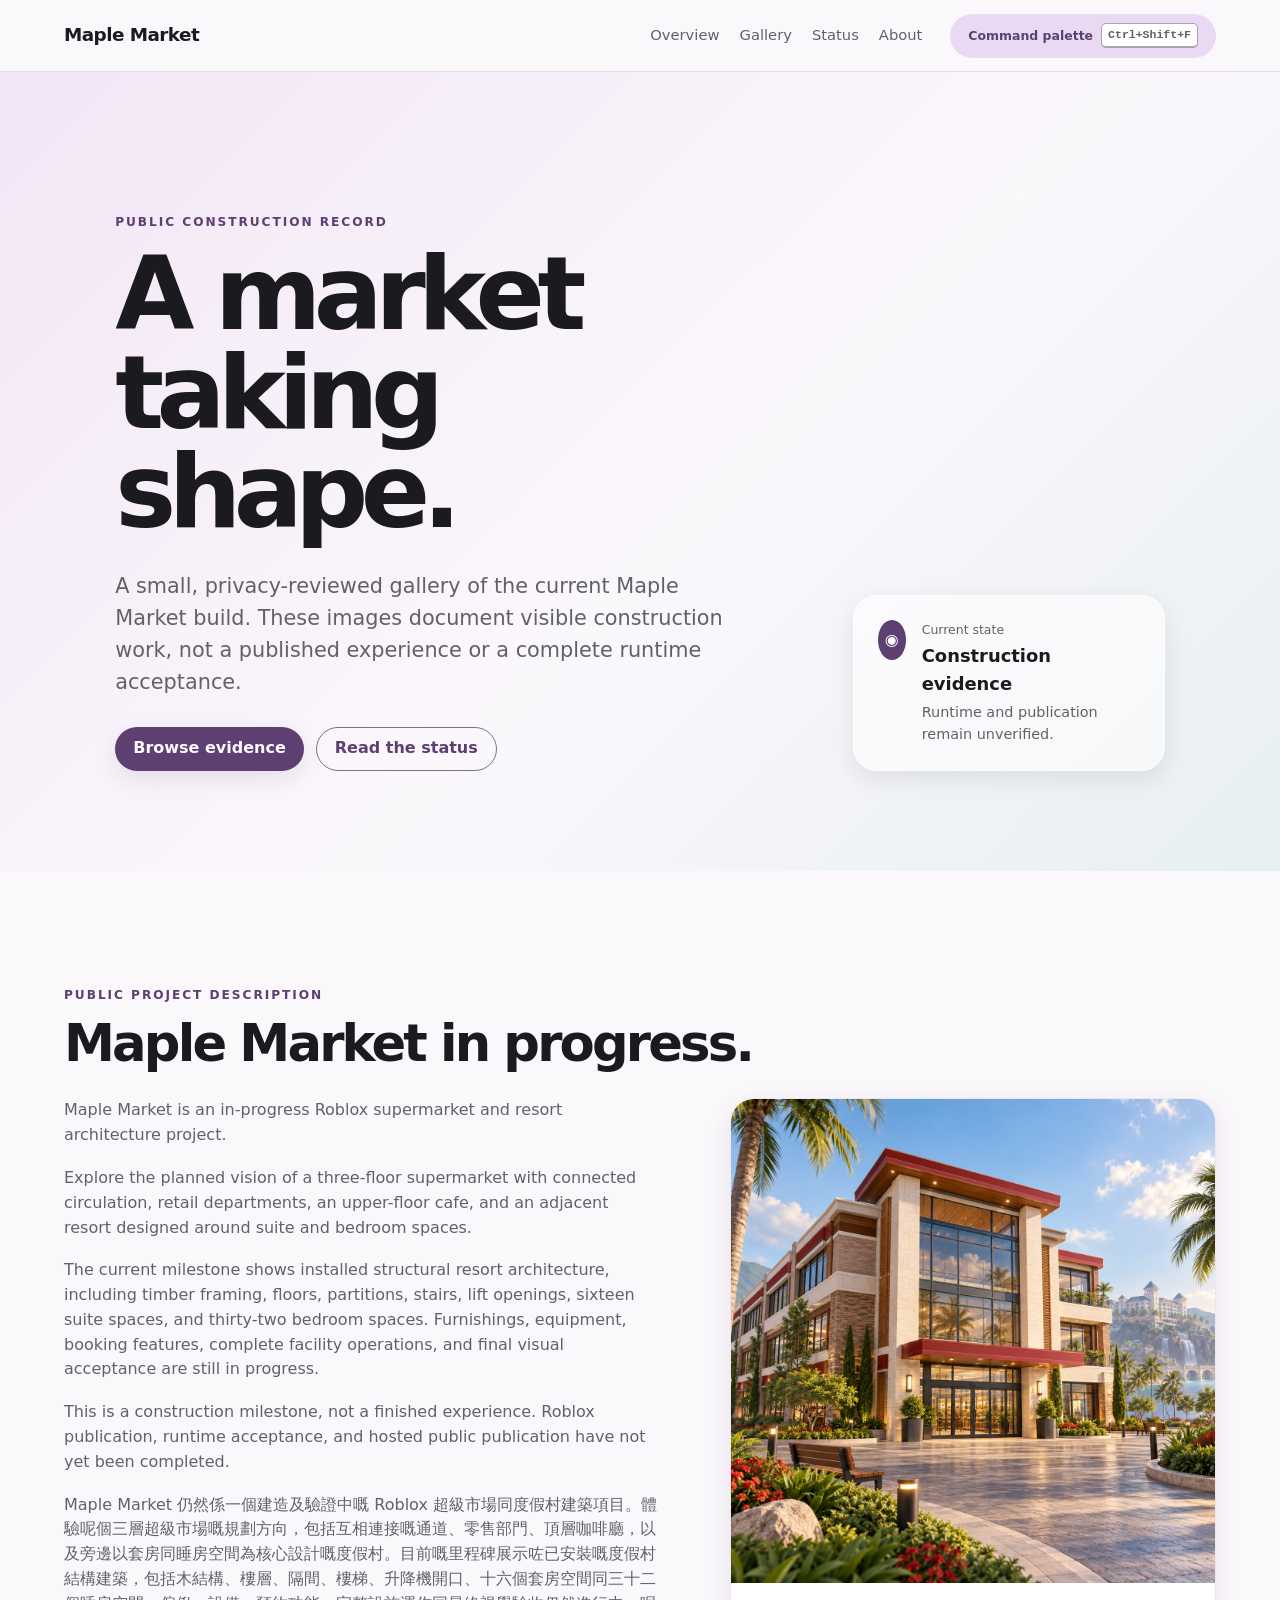
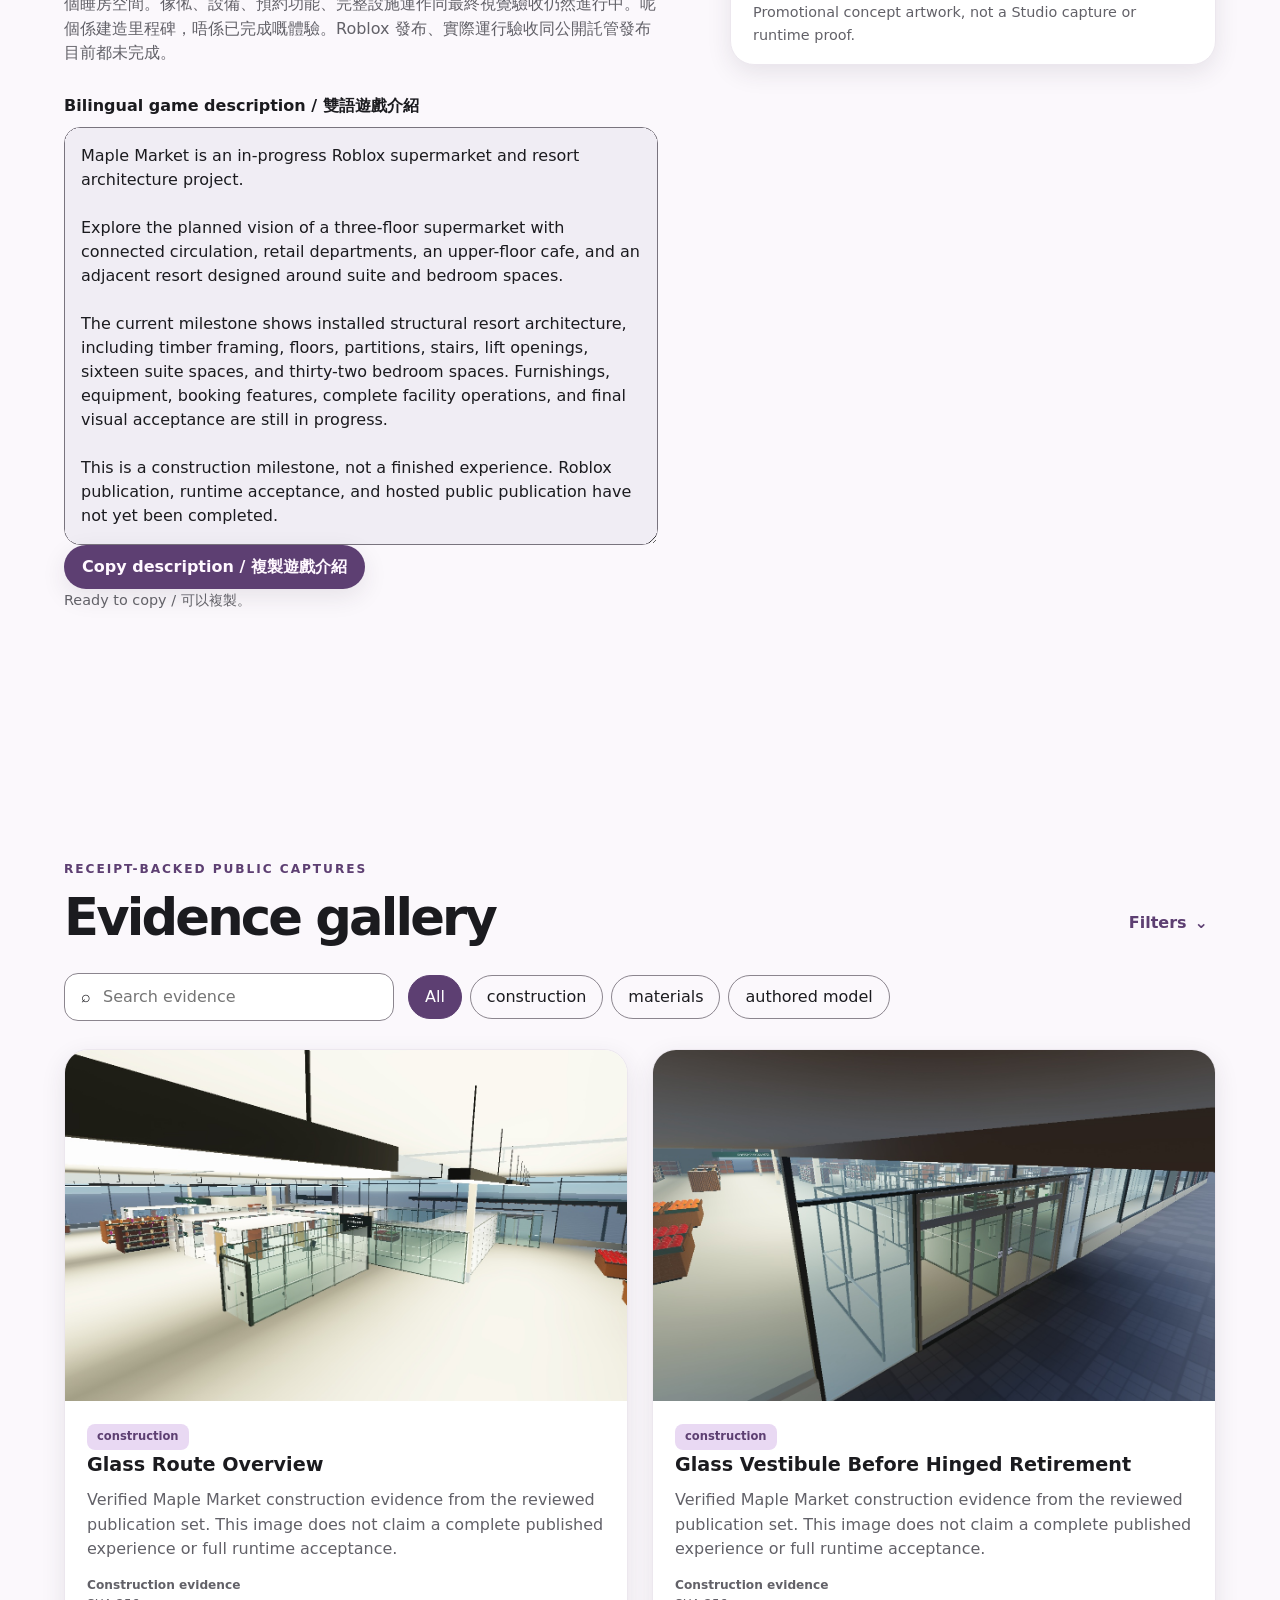
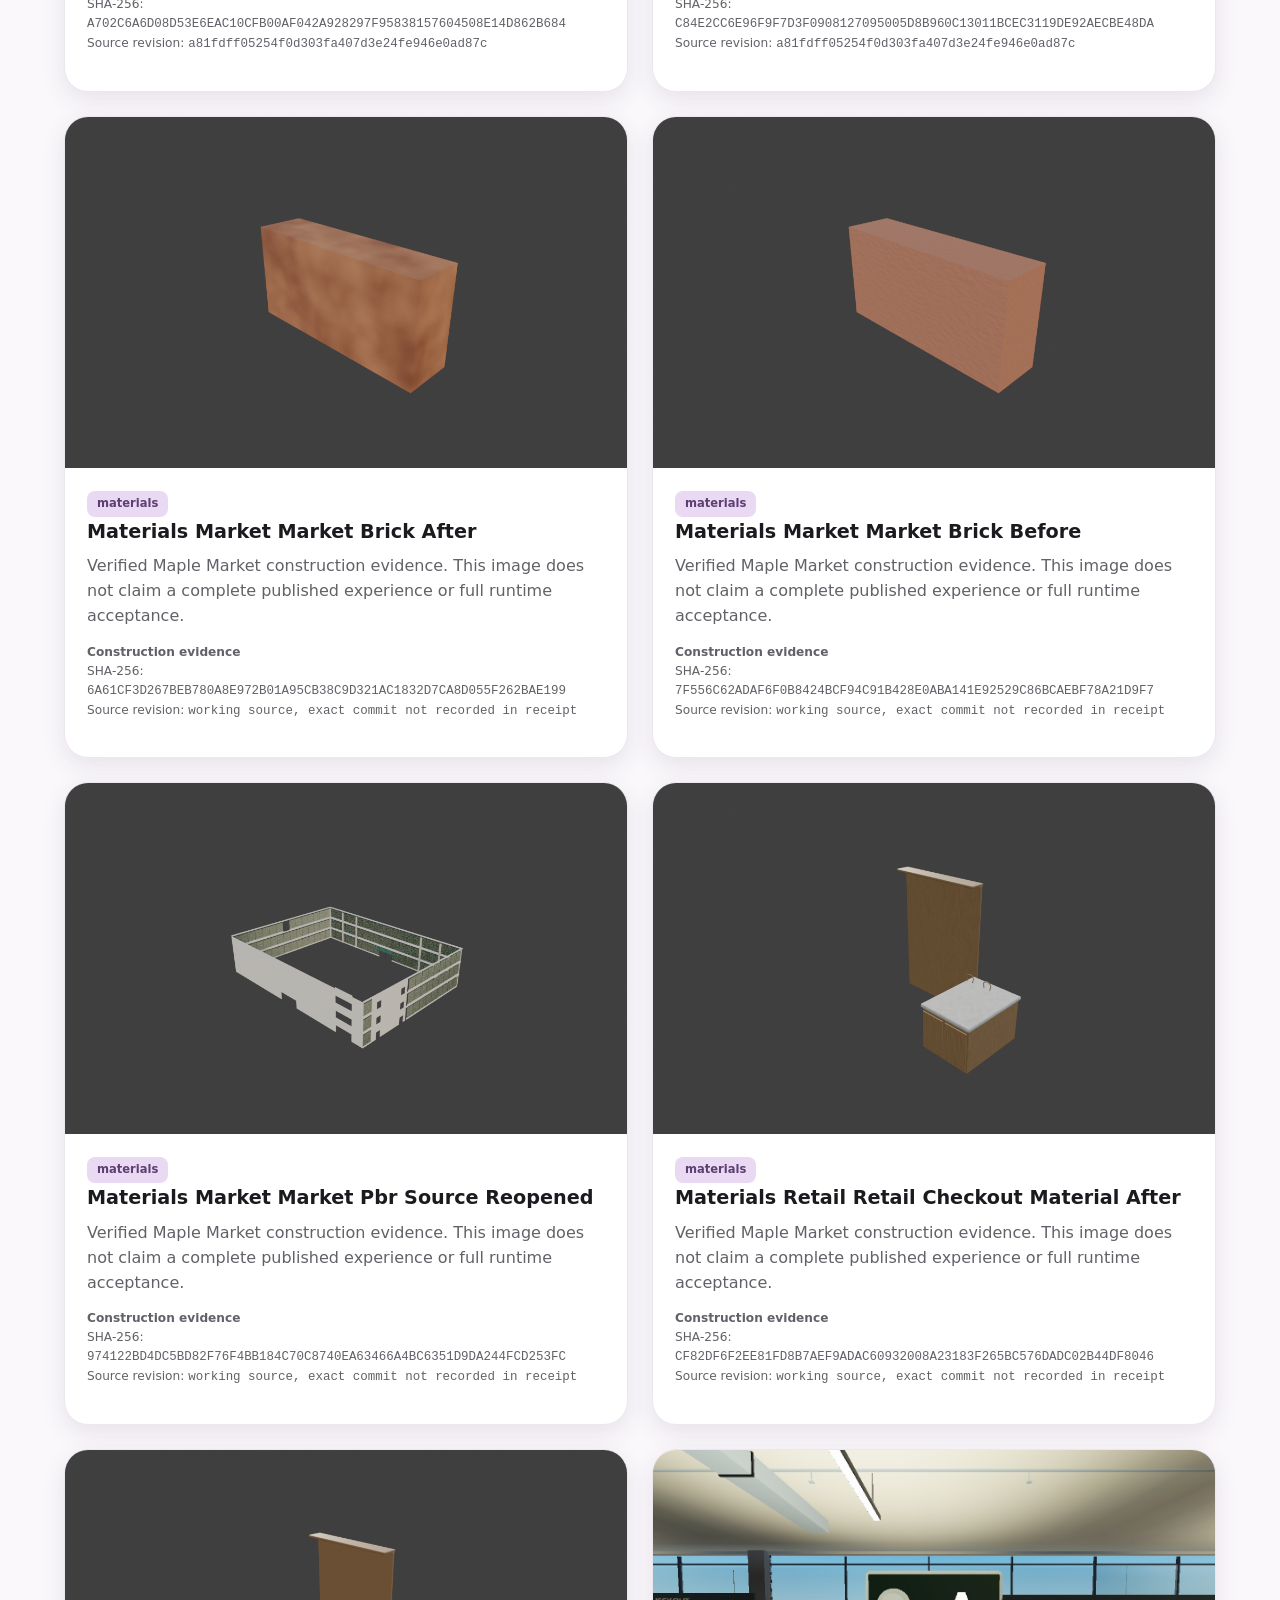
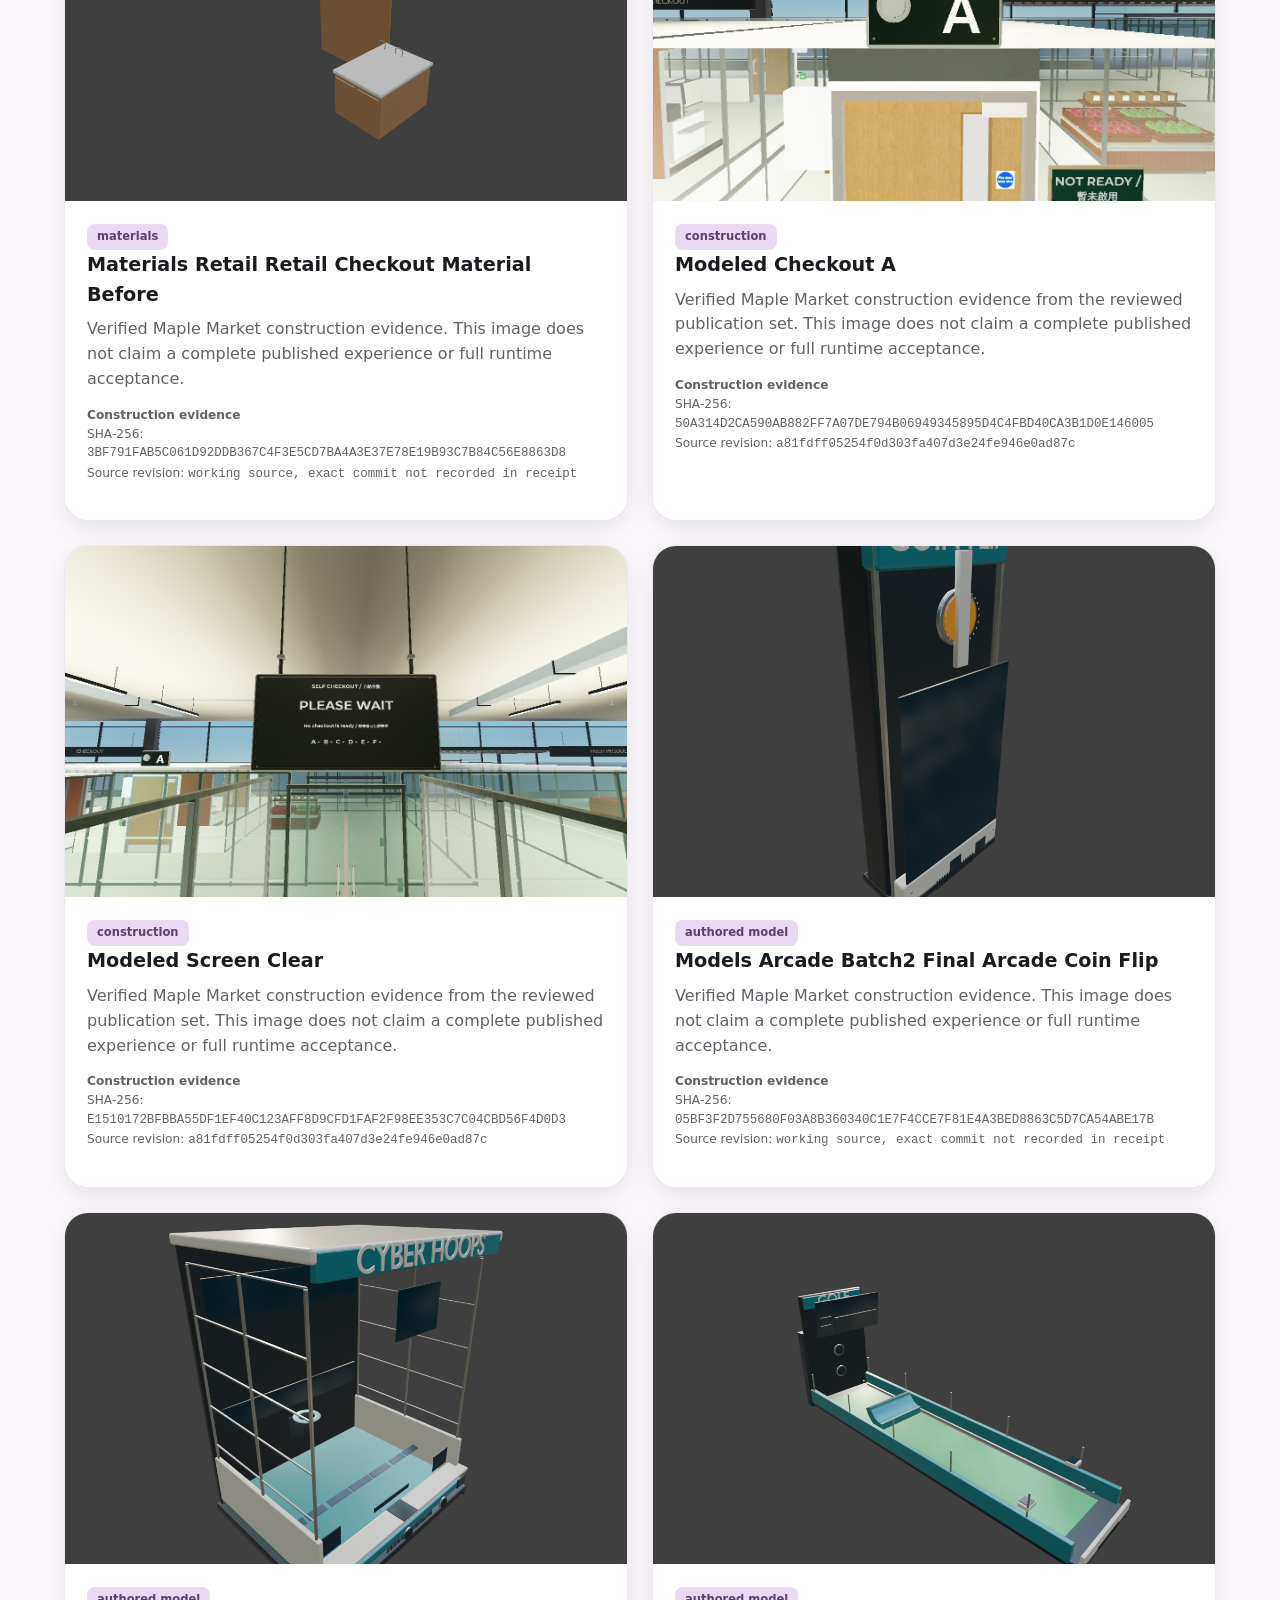
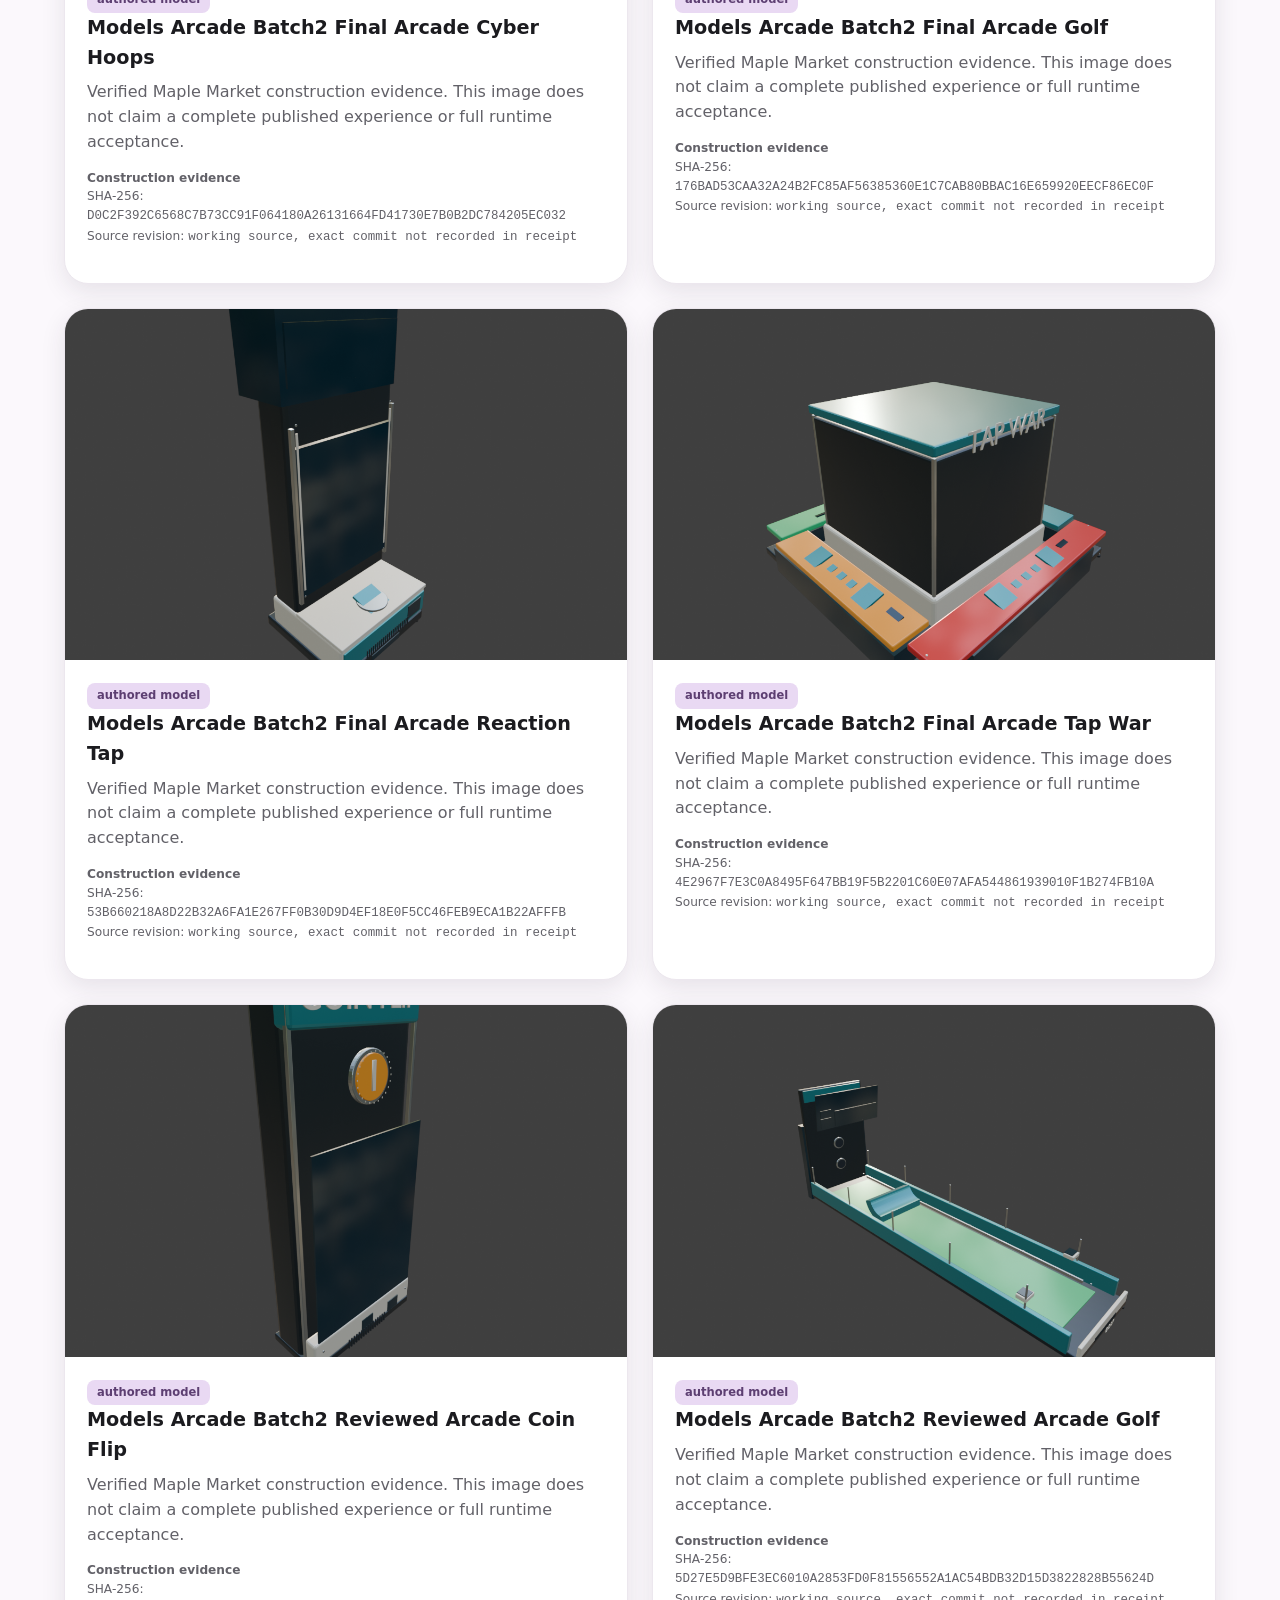
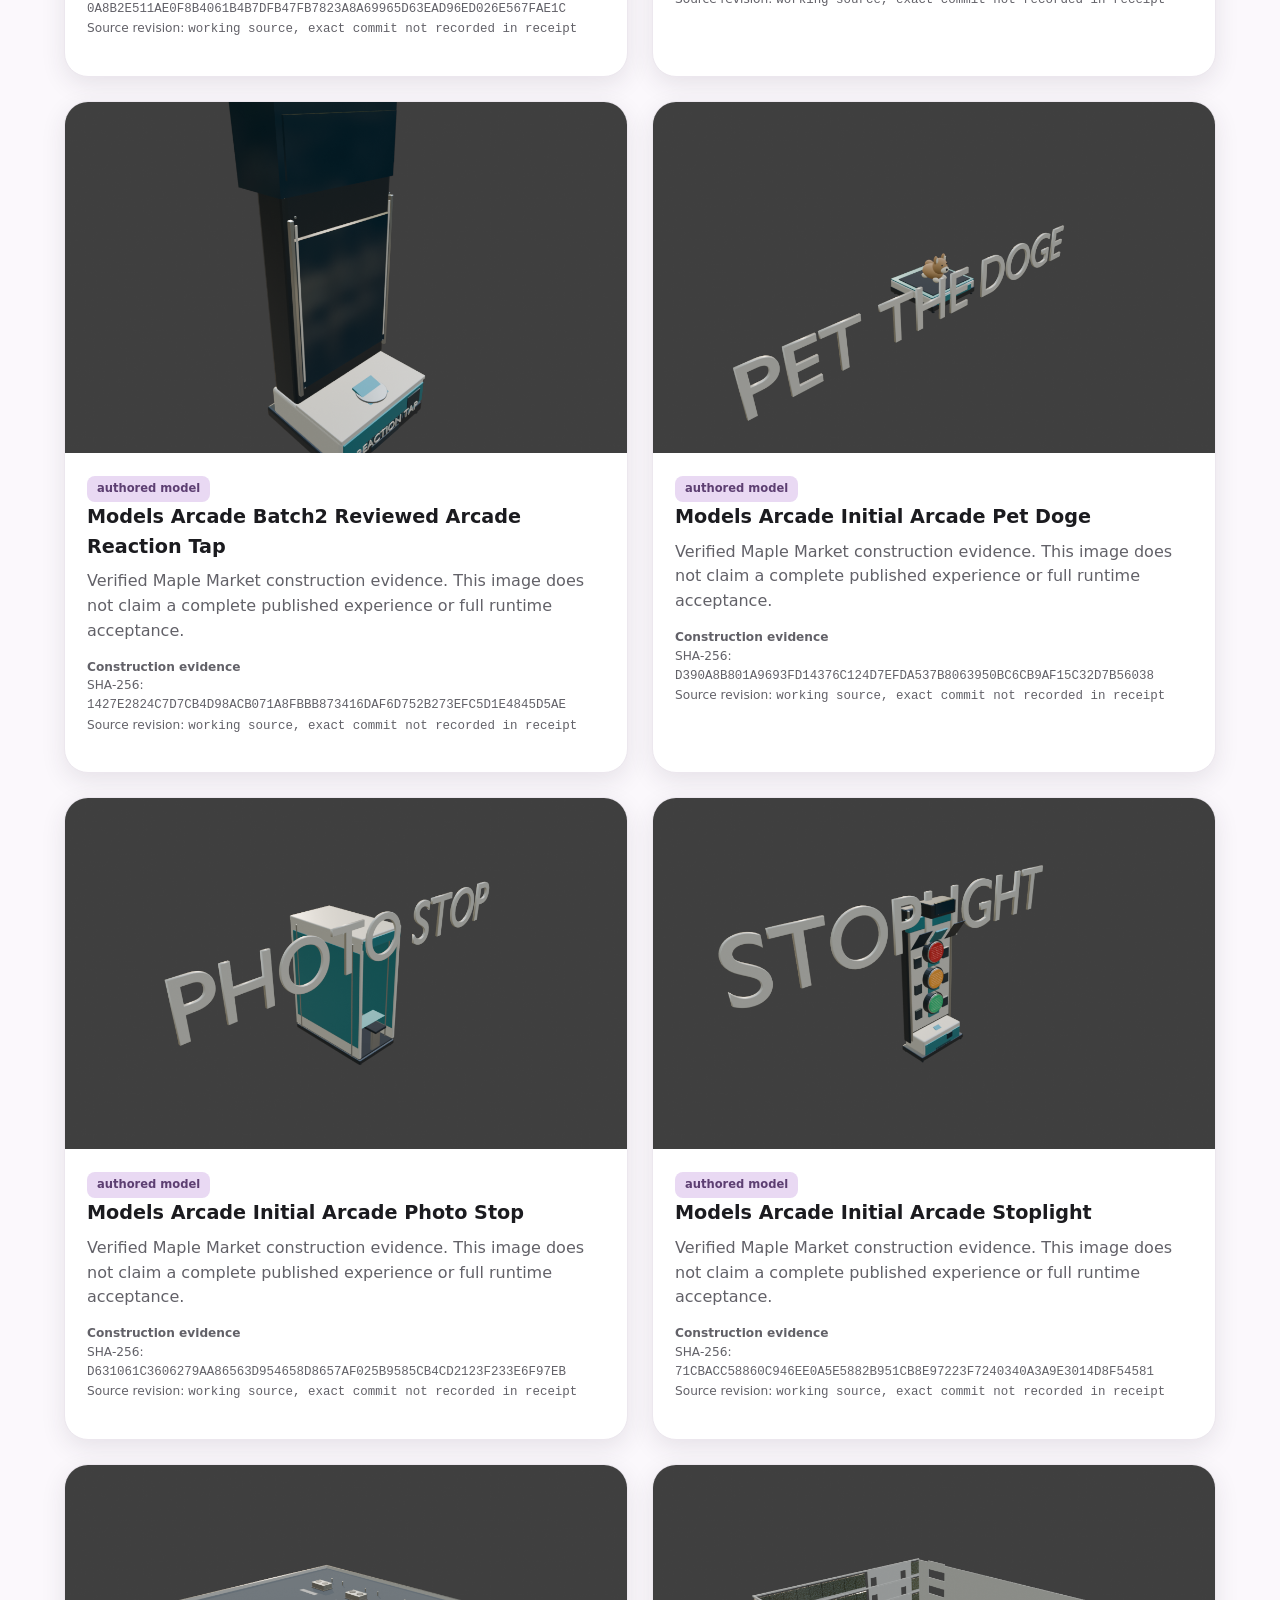
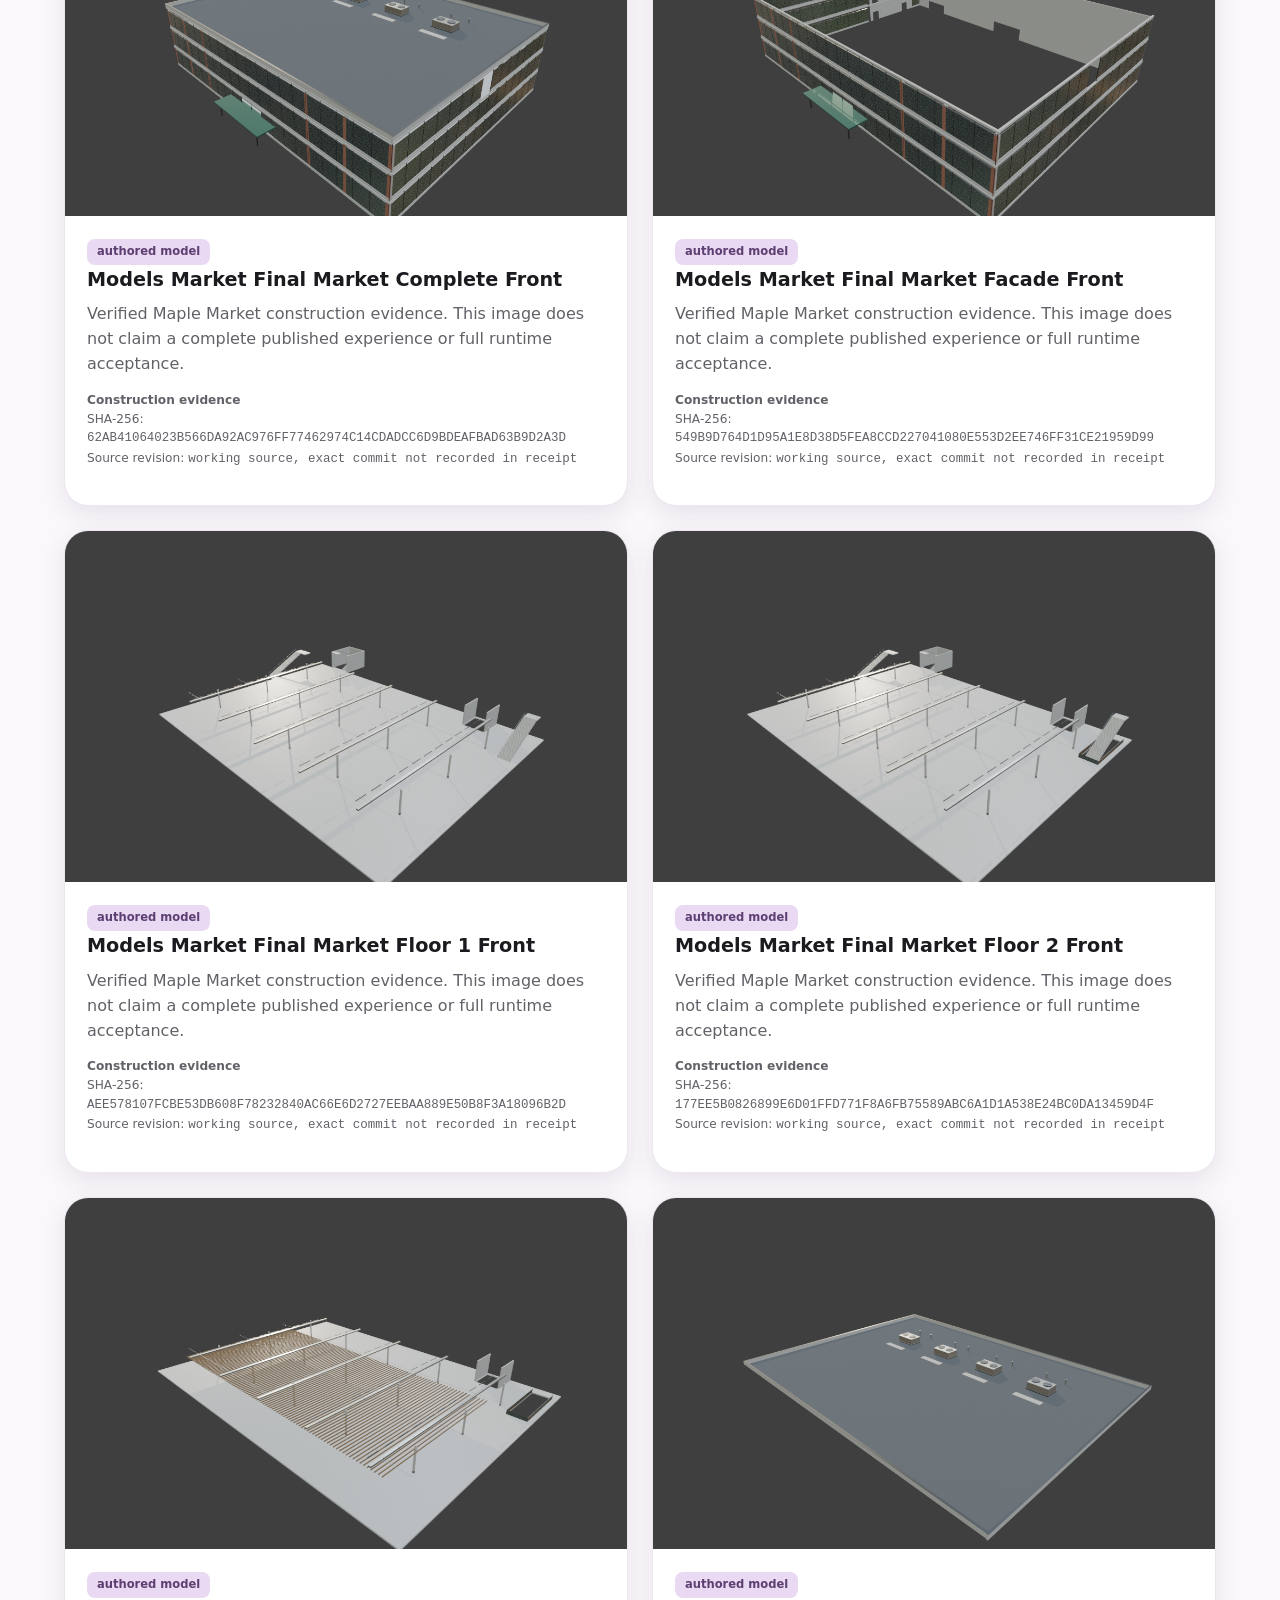
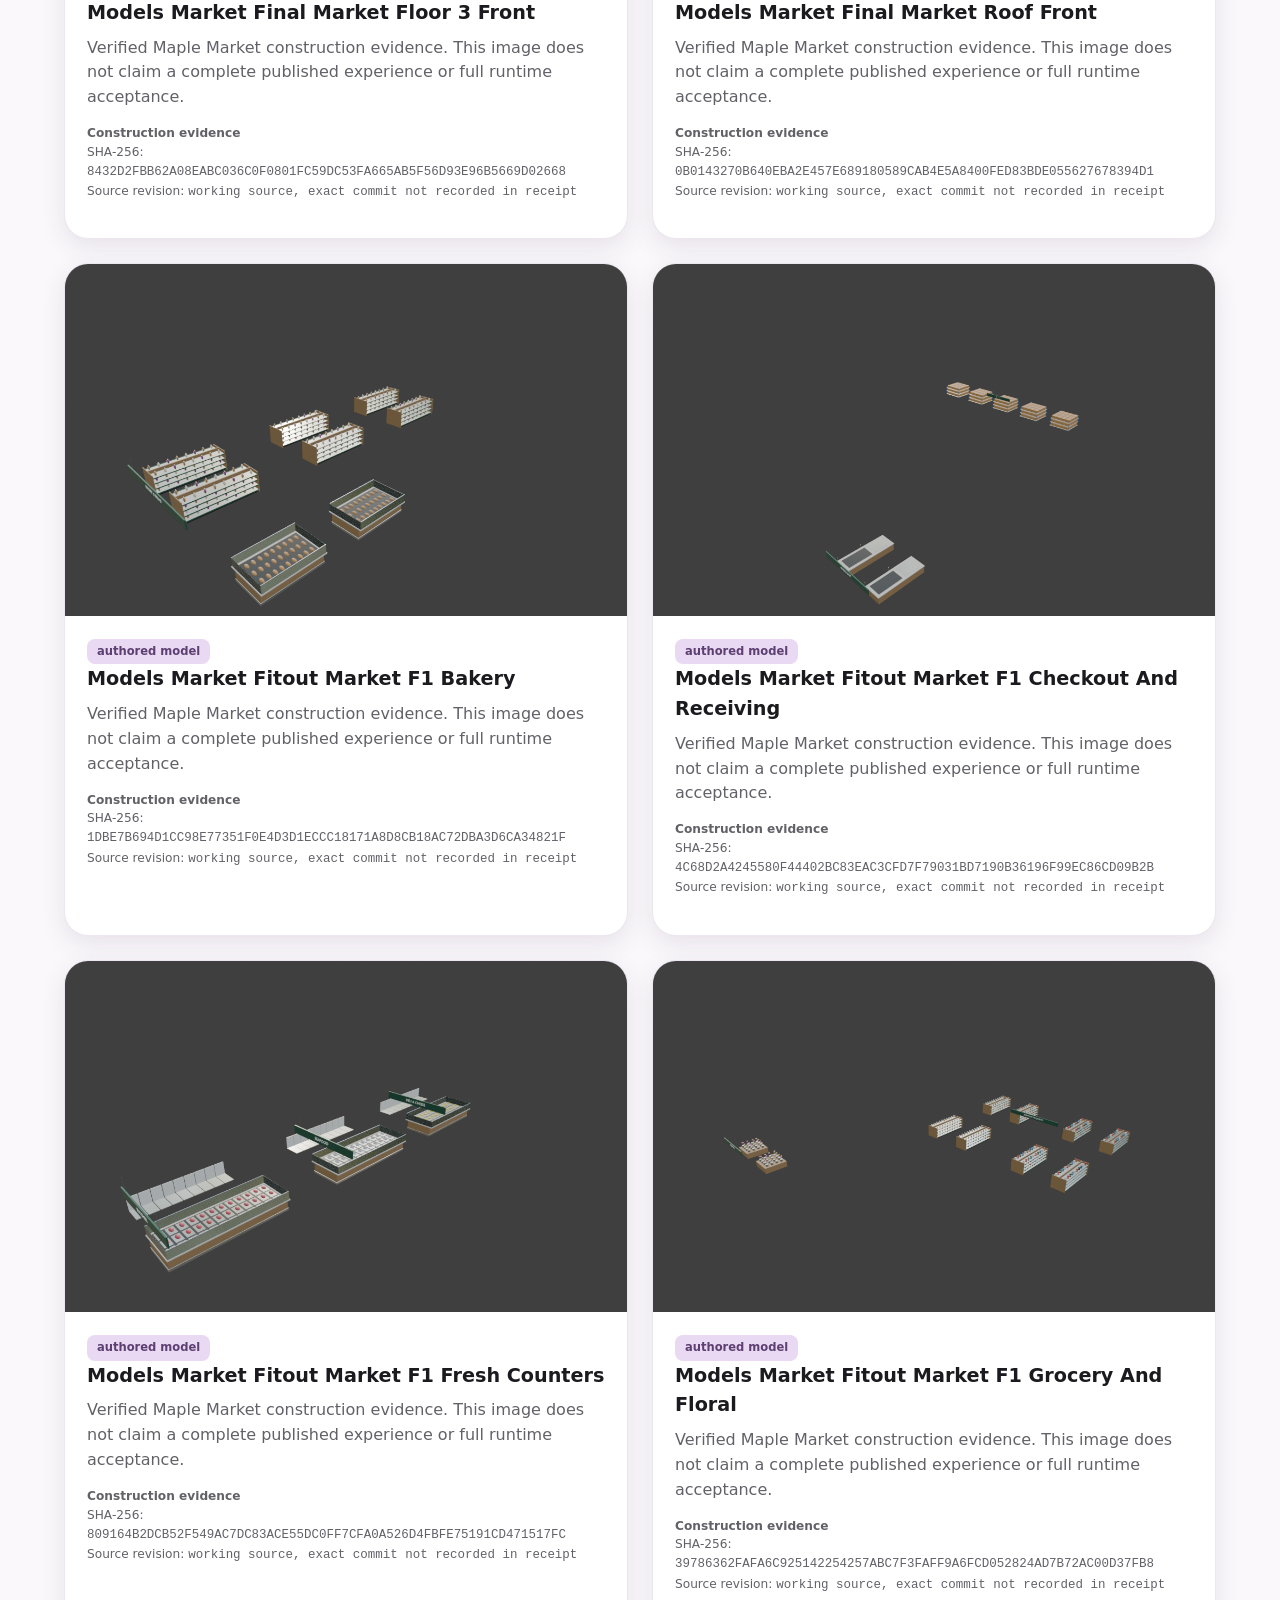
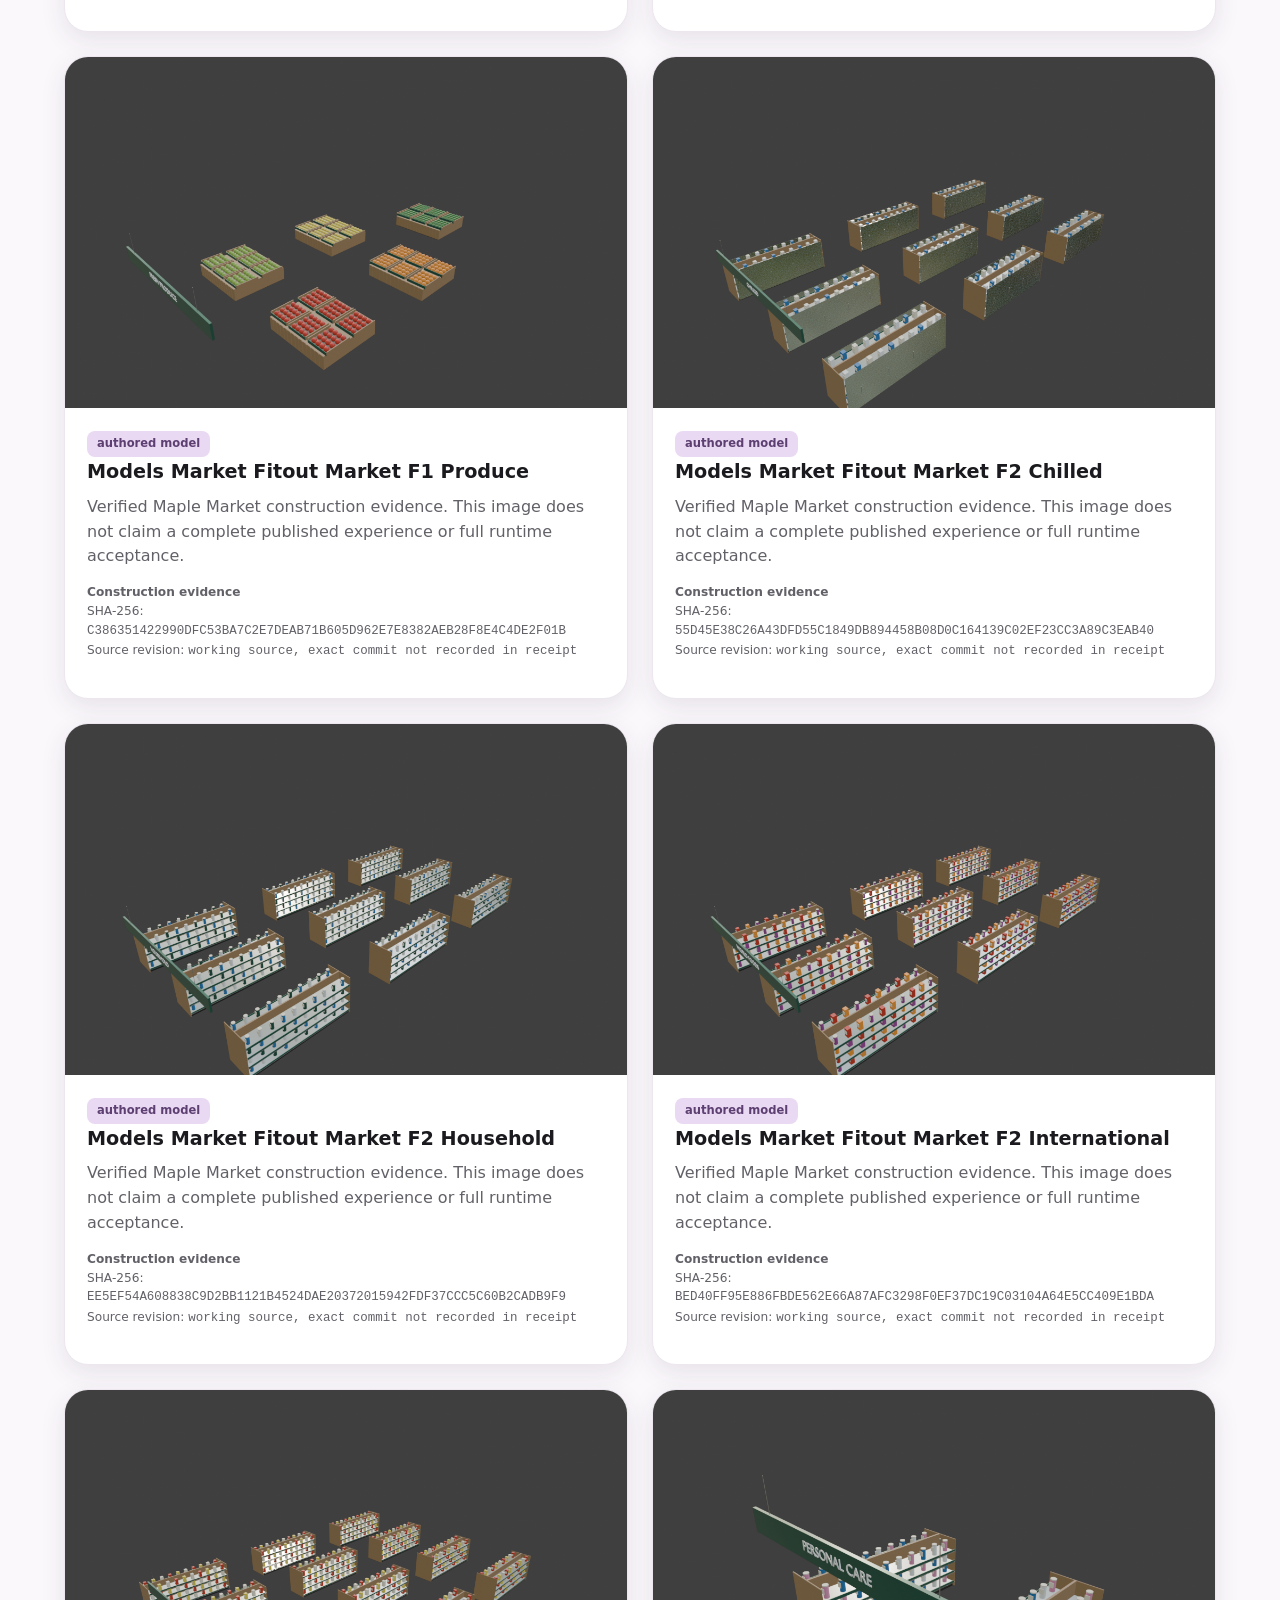
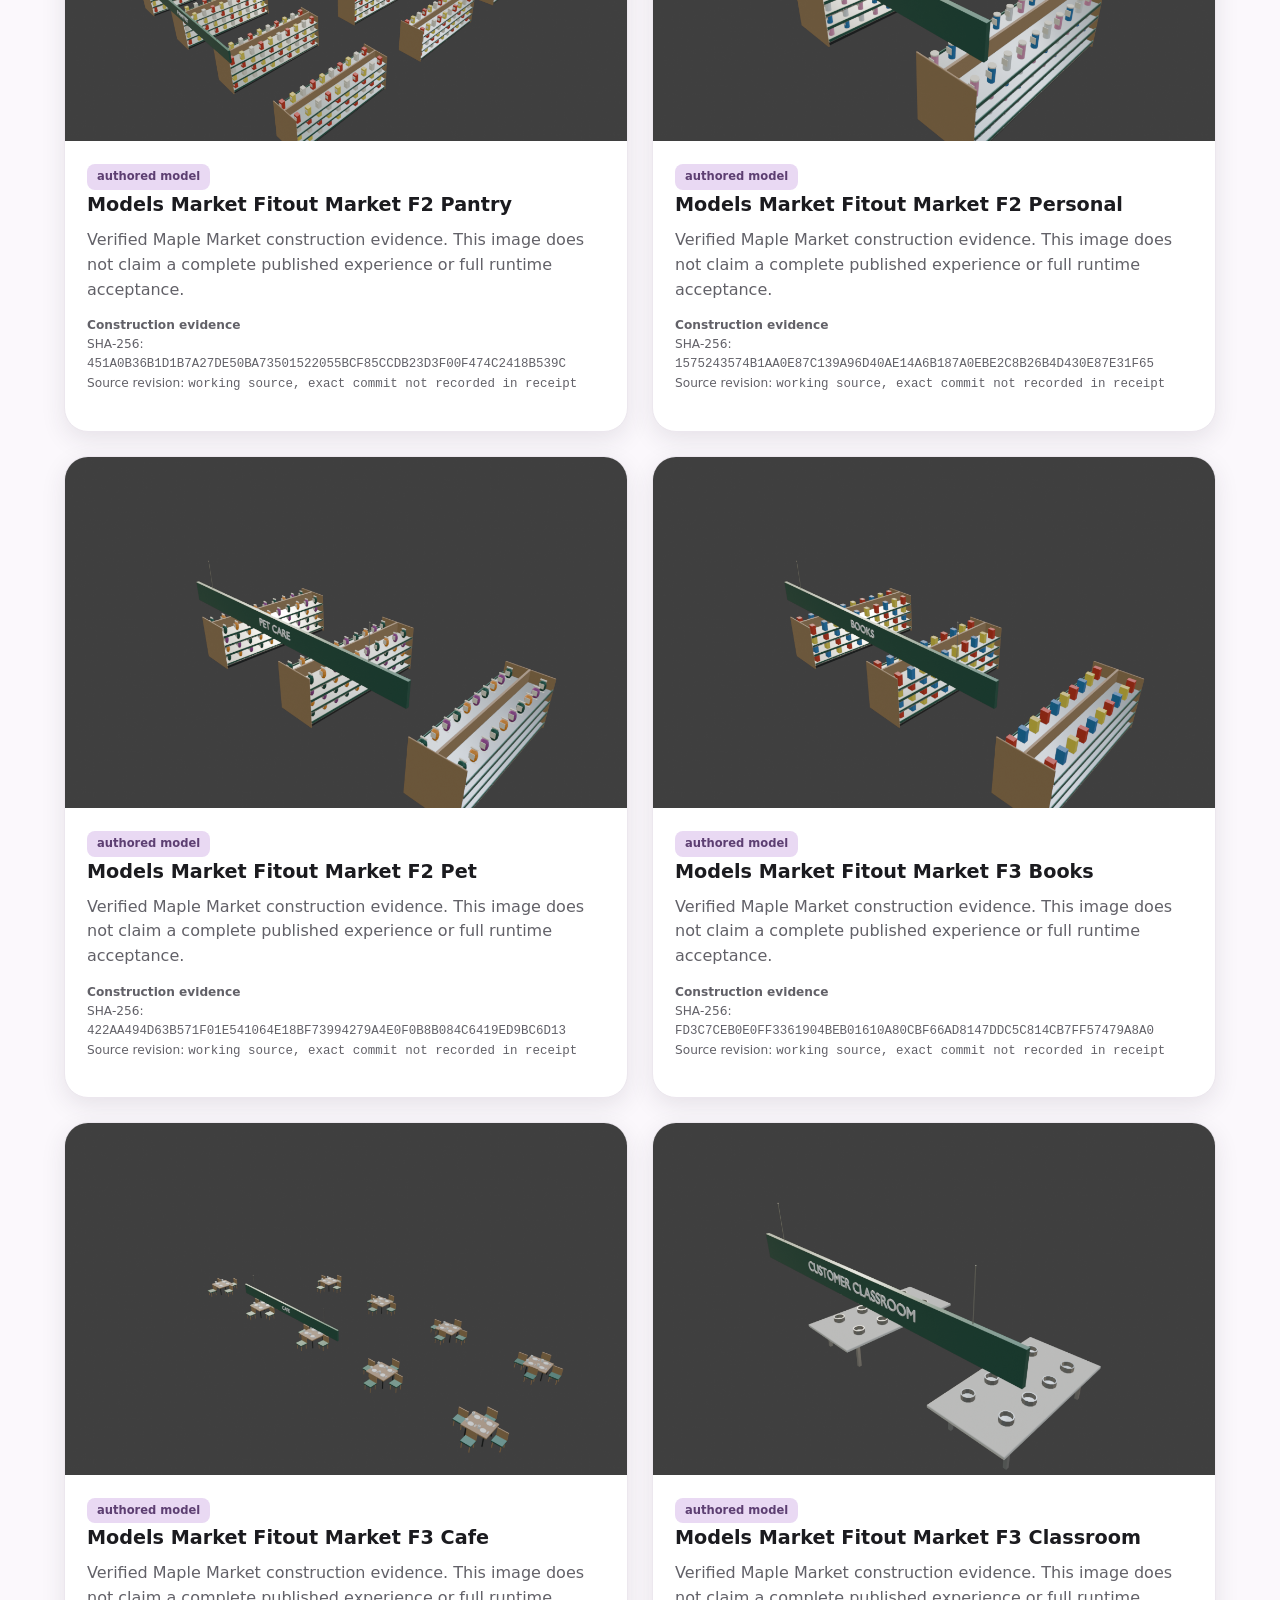
==== commit 535d3750: "Refresh evidence gallery with overview assets Add the reviewed spa architecture captures and the gen" ====
--- a/docs/index.html
+++ b/docs/index.html
@@ -11,6 +11,7 @@
   <header class="topbar">
     <a class="brand" href="#top" aria-label="Maple Market evidence home">Maple Market</a>
     <nav aria-label="Primary navigation">
+      <a href="#overview">Overview</a>
       <a href="#gallery">Gallery</a>
       <a href="#status">Status</a>
       <a href="#about">About</a>
@@ -37,6 +38,47 @@
           <p class="muted">Runtime and publication remain unverified.</p>
         </div>
       </aside>
+    </section>
+
+    <section id="overview" class="content-section game-overview" aria-labelledby="overview-title">
+      <div class="section-heading">
+        <div>
+          <p class="eyebrow">Public project description</p>
+          <h2 id="overview-title">Maple Market in progress.</h2>
+        </div>
+      </div>
+      <div class="game-overview-grid">
+        <div class="game-copy">
+          <p>Maple Market is an in-progress Roblox supermarket and resort architecture project.</p>
+          <p>Explore the planned vision of a three-floor supermarket with connected circulation, retail departments, an upper-floor cafe, and an adjacent resort designed around suite and bedroom spaces.</p>
+          <p>The current milestone shows installed structural resort architecture, including timber framing, floors, partitions, stairs, lift openings, sixteen suite spaces, and thirty-two bedroom spaces. Furnishings, equipment, booking features, complete facility operations, and final visual acceptance are still in progress.</p>
+          <p>This is a construction milestone, not a finished experience. Roblox publication, runtime acceptance, and hosted public publication have not yet been completed.</p>
+          <p lang="zh-Hant">Maple Market 仍然係一個建造及驗證中嘅 Roblox 超級市場同度假村建築項目。體驗呢個三層超級市場嘅規劃方向，包括互相連接嘅通道、零售部門、頂層咖啡廳，以及旁邊以套房同睡房空間為核心設計嘅度假村。目前嘅里程碑展示咗已安裝嘅度假村結構建築，包括木結構、樓層、隔間、樓梯、升降機開口、十六個套房空間同三十二個睡房空間。傢俬、設備、預約功能、完整設施運作同最終視覺驗收仍然進行中。呢個係建造里程碑，唔係已完成嘅體驗。Roblox 發布、實際運行驗收同公開託管發布目前都未完成。</p>
+          <label class="copy-label" for="game-description-copy">Bilingual game description / 雙語遊戲介紹</label>
+          <textarea class="copy-source" id="game-description-copy" rows="16" readonly aria-describedby="game-description-copy-status">Maple Market is an in-progress Roblox supermarket and resort architecture project.
+
+Explore the planned vision of a three-floor supermarket with connected circulation, retail departments, an upper-floor cafe, and an adjacent resort designed around suite and bedroom spaces.
+
+The current milestone shows installed structural resort architecture, including timber framing, floors, partitions, stairs, lift openings, sixteen suite spaces, and thirty-two bedroom spaces. Furnishings, equipment, booking features, complete facility operations, and final visual acceptance are still in progress.
+
+This is a construction milestone, not a finished experience. Roblox publication, runtime acceptance, and hosted public publication have not yet been completed.
+
+Maple Market 仍然係一個建造及驗證中嘅 Roblox 超級市場同度假村建築項目。
+
+體驗呢個三層超級市場嘅規劃方向，包括互相連接嘅通道、零售部門、頂層咖啡廳，以及旁邊以套房同睡房空間為核心設計嘅度假村。
+
+目前嘅里程碑展示咗已安裝嘅度假村結構建築，包括木結構、樓層、隔間、樓梯、升降機開口、十六個套房空間同三十二個睡房空間。傢俬、設備、預約功能、完整設施運作同最終視覺驗收仍然進行中。
+
+呢個係建造里程碑，唔係已完成嘅體驗。Roblox 發布、實際運行驗收同公開託管發布目前都未完成。</textarea>
+          <button class="md-button filled" id="copy-game-description" type="button" aria-describedby="game-description-copy-status">Copy description / 複製遊戲介紹</button>
+          <p class="copy-status" id="game-description-copy-status" role="status" aria-live="polite">Ready to copy / 可以複製。</p>
+          <noscript>Select the description above and copy it manually. / 請選取上面的介紹再手動複製。</noscript>
+        </div>
+        <figure class="thumbnail-card">
+          <img src="images/maple-market-thumbnail-20260913.png" alt="Maple Market promotional concept art showing a three-floor supermarket exterior">
+          <figcaption>Promotional concept artwork, not a Studio capture or runtime proof.</figcaption>
+        </figure>
+      </div>
     </section>
 
     <section id="gallery" class="content-section" aria-labelledby="gallery-title">
@@ -78,7 +120,7 @@
     </section>
   </main>
 
-  <footer><span>Maple Market evidence</span><span>Version 0.3.1-preview · Updated 2026-09-11 16:56:22 EDT</span></footer>
+  <footer><span>Maple Market evidence</span><span>Version <span id="footer-version">0.5.0-preview</span> · Updated <span id="footer-updated">2026-09-13 00:58:06 EDT</span></span></footer>
 
   <dialog id="palette" aria-labelledby="palette-title">
     <div class="palette-head"><h2 id="palette-title">Command palette</h2><button class="icon-button" id="palette-close" type="button" aria-label="Close command palette">×</button></div>
@@ -87,5 +129,6 @@
     <p class="palette-hint"><kbd>↑</kbd><kbd>↓</kbd> to move <kbd>Enter</kbd> to select <kbd>Esc</kbd> to close</p>
   </dialog>
   <script src="app.js"></script>
+  <script src="copy-description.js"></script>
 </body>
 </html>
--- a/docs/styles.css
+++ b/docs/styles.css
@@ -1 +1,2 @@
 :root{color-scheme:light;--ink:#1b1b1f;--muted:#626168;--surface:#fbf8fc;--surface-2:#f0edf4;--primary:#5d3f72;--primary-ink:#fff8ff;--secondary:#e9d9f3;--outline:#79747e;--shadow:0 8px 24px #30253b1a;--radius:24px;font-family:Inter,ui-sans-serif,system-ui,-apple-system,BlinkMacSystemFont,"Segoe UI",sans-serif}*{box-sizing:border-box}html{scroll-behavior:smooth}body{margin:0;background:var(--surface);color:var(--ink);line-height:1.55}a{color:inherit}button,input{font:inherit}.topbar{position:sticky;top:0;z-index:4;display:flex;align-items:center;gap:28px;min-height:72px;padding:12px clamp(20px,5vw,80px);background:#fbf8fceb;backdrop-filter:blur(12px);border-bottom:1px solid #e5e0e8}.brand{font-weight:800;letter-spacing:-.03em;text-decoration:none;font-size:1.15rem;margin-right:auto}.topbar nav{display:flex;gap:20px;font-size:.92rem}.topbar nav a{text-decoration:none;color:var(--muted)}.topbar nav a:hover,.topbar nav a:focus-visible{color:var(--primary)}kbd{font-size:.72rem;padding:2px 6px;border:1px solid #aaa4ad;border-bottom-width:2px;border-radius:5px;background:#fff;color:var(--muted)}.md-button{display:inline-flex;align-items:center;justify-content:center;gap:8px;min-height:44px;padding:0 18px;border:0;border-radius:999px;font-weight:700;text-decoration:none;cursor:pointer;transition:transform .18s ease,box-shadow .18s ease,background .18s ease}.md-button:hover{transform:translateY(-1px)}.md-button:focus-visible,.chip:focus-visible,.icon-button:focus-visible,input:focus-visible{outline:3px solid #9a6bbc;outline-offset:3px}.tonal{background:var(--secondary);color:var(--primary);font-size:.78rem}.filled{background:var(--primary);color:var(--primary-ink);box-shadow:var(--shadow)}.outlined{border:1px solid var(--outline);color:var(--primary);background:transparent}.text-button{background:transparent;color:var(--primary);padding-inline:8px}.hero{display:grid;grid-template-columns:minmax(0,1.35fr) minmax(280px,.65fr);gap:clamp(32px,7vw,100px);align-items:end;padding:clamp(72px,11vw,150px) clamp(20px,9vw,140px) 100px;background:linear-gradient(135deg,#f2e6f6 0%,#fbf8fc 55%,#e7eff2 100%)}.eyebrow{margin:0 0 12px;color:var(--primary);font-size:.76rem;font-weight:800;letter-spacing:.16em;text-transform:uppercase}.hero h1{max-width:780px;margin:0;font-size:clamp(3.1rem,8vw,7.4rem);line-height:.97;letter-spacing:-.075em}.hero-lede{max-width:640px;margin:28px 0;color:var(--muted);font-size:clamp(1.05rem,2vw,1.3rem)}.hero-actions{display:flex;flex-wrap:wrap;gap:12px}.status-card{display:flex;gap:16px;align-items:flex-start;padding:24px;border-radius:var(--radius);background:#fffdfd99;border:1px solid #ffffffaa;box-shadow:var(--shadow)}.status-icon{display:grid;place-items:center;width:40px;height:40px;border-radius:50%;background:var(--primary);color:white}.card-label{margin:0;color:var(--muted);font-size:.78rem}.status-card strong{display:block;margin:3px 0;font-size:1.12rem}.muted{margin:0;color:var(--muted);font-size:.9rem}.content-section{max-width:1280px;margin:0 auto;padding:clamp(64px,9vw,120px) clamp(20px,5vw,64px)}.section-heading{display:flex;align-items:end;justify-content:space-between;gap:20px;margin-bottom:28px}.section-heading h2,.about-section h2{margin:0;font-size:clamp(2rem,4vw,3.7rem);line-height:1.05;letter-spacing:-.055em}.filter-bar{display:flex;flex-wrap:wrap;gap:14px;align-items:center;margin-bottom:28px}.search-field{display:flex;align-items:center;gap:10px;min-height:48px;padding:0 16px;border:1px solid #8b858e;border-radius:14px;background:#fff;min-width:min(100%,330px)}.search-field input{width:100%;border:0;outline:0;background:transparent;color:var(--ink)}.filter-chips{display:flex;gap:8px;flex-wrap:wrap}.chip{border:1px solid #8b858e;background:transparent;color:var(--ink);border-radius:999px;padding:9px 16px;cursor:pointer}.chip.active{background:var(--primary);color:#fff;border-color:var(--primary)}.gallery-grid{display:grid;grid-template-columns:repeat(2,minmax(0,1fr));gap:24px}.gallery-card{overflow:hidden;margin:0;border-radius:var(--radius);background:white;box-shadow:var(--shadow);border:1px solid #ece7ee}.gallery-card img{display:block;width:100%;aspect-ratio:16/10;object-fit:cover;background:#ded9df}.gallery-card figcaption{padding:22px}.gallery-card h3{margin:0 0 8px;font-size:1.2rem}.gallery-card p{margin:0 0 14px;color:var(--muted)}.tag{display:inline-block;padding:4px 10px;border-radius:8px;background:var(--secondary);color:var(--primary);font-size:.72rem;font-weight:800}.meta{margin-top:14px!important;font-size:.76rem;overflow-wrap:anywhere}.empty-state{padding:40px;text-align:center;color:var(--muted);background:var(--surface-2);border-radius:var(--radius)}.status-section{max-width:none;background:#28222c;color:#f7f1f8}.status-section .eyebrow{color:#dfb6f3}.status-grid{display:grid;grid-template-columns:repeat(3,1fr);gap:16px}.info-card{padding:26px;border:1px solid #ffffff29;border-radius:var(--radius);background:#ffffff0d}.info-card h3{margin:28px 0 8px;font-size:1.25rem}.info-card p{margin:0;color:#d4cbd8}.card-number{font-size:.78rem;color:#e0b9f3;font-weight:800}.about-section{display:grid;grid-template-columns:1fr 1fr;gap:60px}.about-copy{max-width:580px}.provenance-line{padding:18px;border-left:3px solid var(--primary);background:var(--surface-2);font-size:.9rem}code{font-size:.78rem;overflow-wrap:anywhere}footer{display:flex;justify-content:space-between;gap:16px;padding:28px clamp(20px,5vw,64px);border-top:1px solid #e5e0e8;color:var(--muted);font-size:.8rem}.sr-only{position:absolute;width:1px;height:1px;padding:0;margin:-1px;overflow:hidden;clip:rect(0,0,0,0);white-space:nowrap;border:0}dialog{width:min(620px,calc(100% - 32px));padding:0;border:0;border-radius:24px;box-shadow:0 24px 80px #17121c55;background:var(--surface);color:var(--ink)}dialog::backdrop{background:#17121c66;backdrop-filter:blur(4px)}.palette-head{display:flex;align-items:center;justify-content:space-between;padding:22px 24px 12px}.palette-head h2{margin:0;font-size:1.3rem}.icon-button{border:0;background:transparent;font-size:1.7rem;cursor:pointer;color:var(--muted)}.palette-search{margin:0 24px 12px}.palette-results{padding:4px 12px 12px}.palette-result{display:flex;width:100%;align-items:center;gap:12px;padding:13px 12px;border:0;border-radius:12px;background:transparent;text-align:left;cursor:pointer;color:var(--ink)}.palette-result:hover,.palette-result[aria-selected="true"]{background:var(--secondary)}.palette-result small{display:block;color:var(--muted)}.palette-hint{margin:0;padding:12px 24px 20px;color:var(--muted);font-size:.78rem}.palette-hint kbd{margin-right:4px}@media(max-width:760px){.topbar{gap:12px}.topbar nav{display:none}.tonal{padding-inline:12px}.tonal kbd{display:none}.hero{grid-template-columns:1fr;padding-top:72px}.gallery-grid,.status-grid,.about-section{grid-template-columns:1fr}.gallery-card img{aspect-ratio:16/11}.section-heading{align-items:start;flex-direction:column}footer{flex-direction:column}.about-section{gap:28px}}@media(prefers-color-scheme:dark){:root{color-scheme:dark;--ink:#eee8f0;--muted:#c9c0cb;--surface:#17141a;--surface-2:#27222b;--primary:#e4b8f5;--primary-ink:#301b3d;--secondary:#4a3155;--outline:#aaa1ac}body,.topbar{background:var(--surface)}.topbar{border-color:#ffffff1d}.hero{background:linear-gradient(135deg,#312439,#17141a 55%,#17242a)}.status-card,.gallery-card,.search-field,dialog{background:#211d24}.gallery-card{border-color:#ffffff18}.status-section{background:#0e0c10}footer{border-color:#ffffff1d}}
+textarea{font:inherit}.md-button:focus-visible,textarea:focus-visible{outline:3px solid #9a6bbc;outline-offset:3px}.game-overview{max-width:1280px}.game-overview-grid{display:grid;grid-template-columns:minmax(0,1.1fr) minmax(280px,.9fr);gap:clamp(28px,6vw,72px);align-items:start}.game-copy>p{margin:0 0 18px;color:var(--muted)}.copy-label{display:block;margin:28px 0 8px;font-weight:800}.copy-source{display:block;width:100%;min-height:300px;padding:16px;border:1px solid var(--outline);border-radius:16px;background:var(--surface-2);color:var(--ink);resize:vertical;line-height:1.5}.copy-status{min-height:1.6em;margin:12px 0;color:var(--muted);font-size:.9rem}.thumbnail-card{margin:0;overflow:hidden;border-radius:var(--radius);background:white;box-shadow:var(--shadow);border:1px solid #ece7ee}.thumbnail-card img{display:block;width:100%;aspect-ratio:1;object-fit:cover}.thumbnail-card figcaption{padding:18px 22px;color:var(--muted);font-size:.9rem}.game-copy noscript{display:block;margin-top:12px;color:var(--muted);font-size:.9rem}@media(max-width:760px){.game-overview-grid{grid-template-columns:1fr}.copy-source{min-height:260px}}@media(prefers-color-scheme:dark){.thumbnail-card{background:#211d24;border-color:#ffffff18}}
